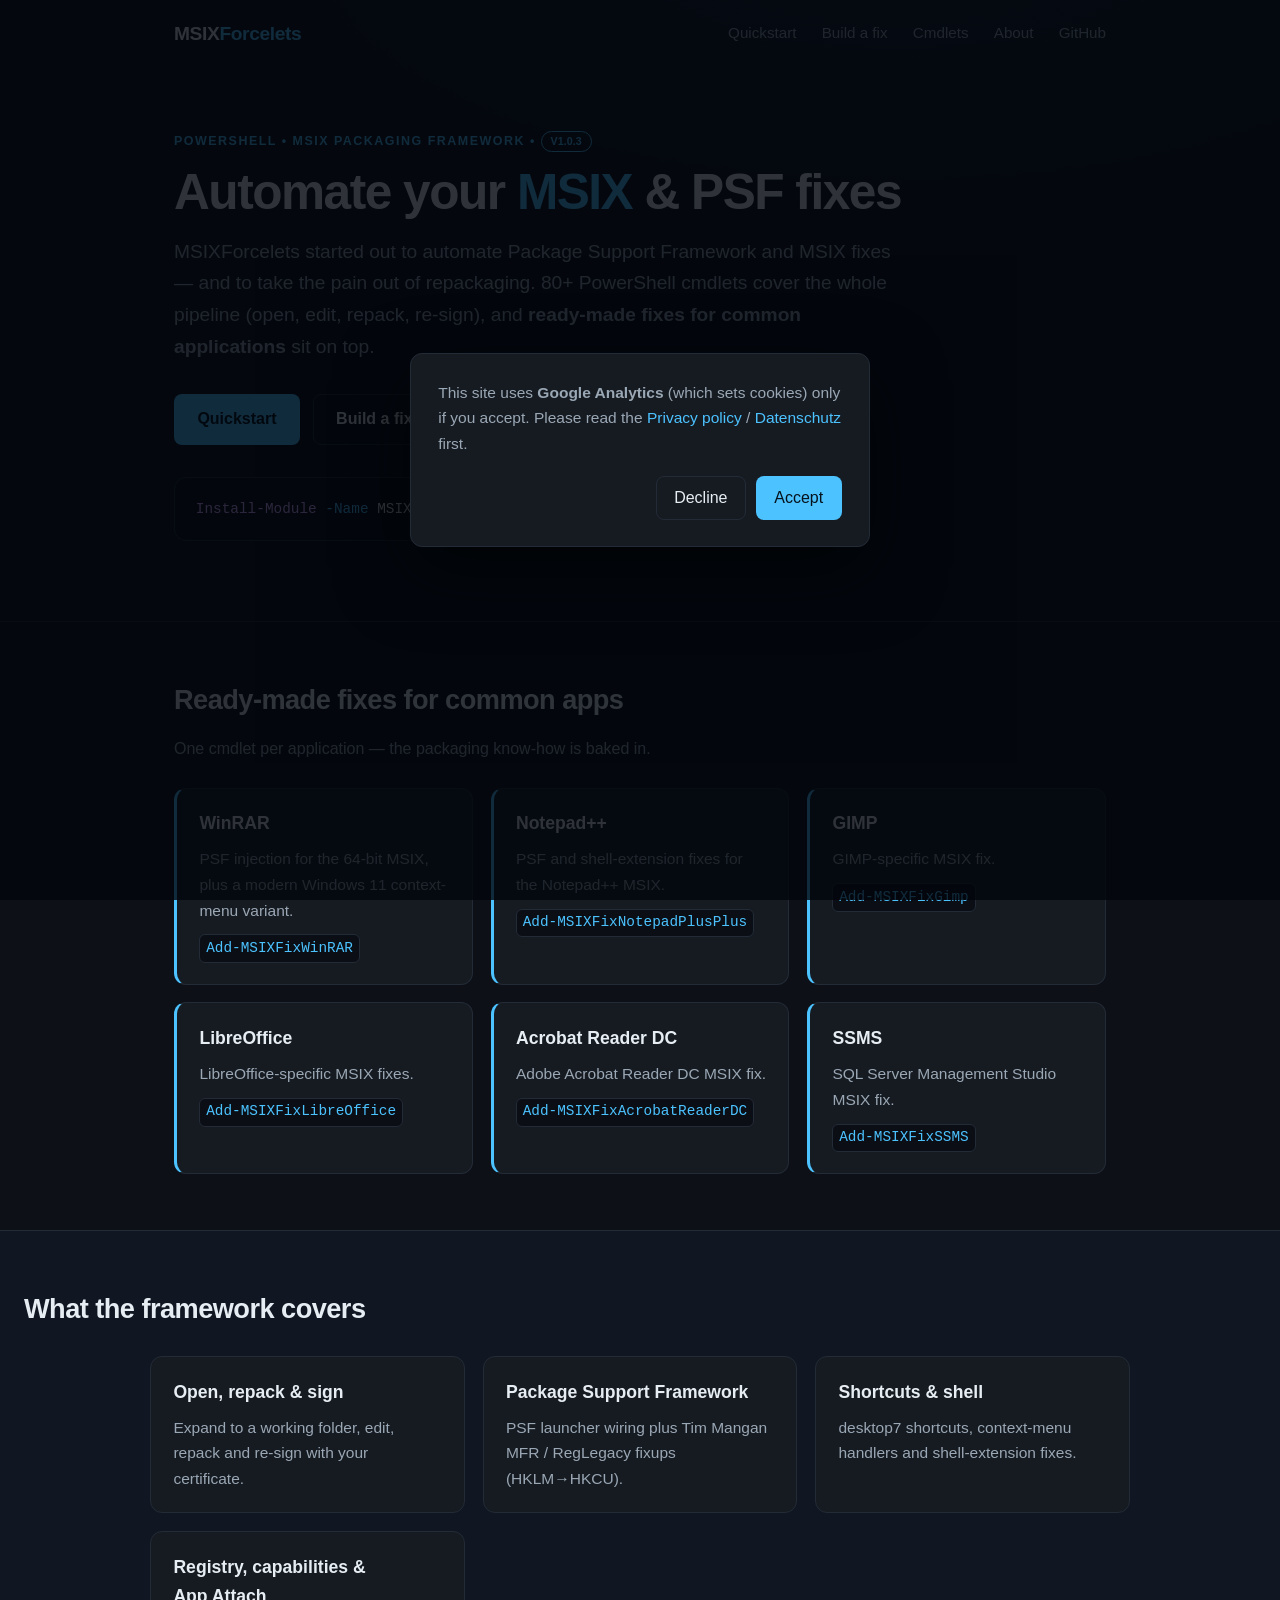
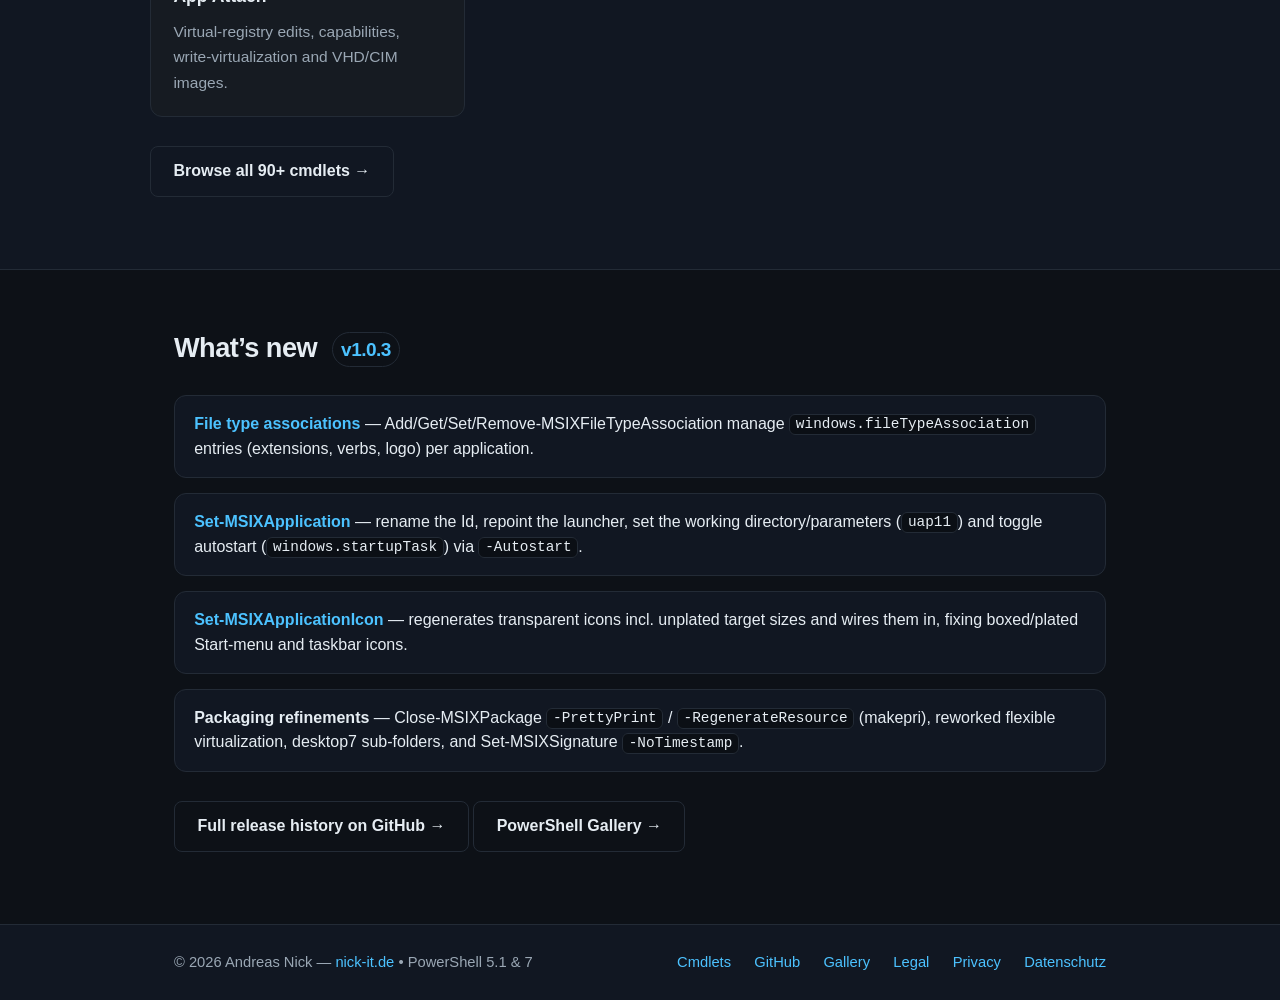
==== web/index.html @ bd74faae "web uodate" ====
<!DOCTYPE html>
<html lang="en">
<head>
  <meta charset="utf-8">
  <meta name="viewport" content="width=device-width, initial-scale=1">
  <title>MSIXForcelets — an MSIX packaging framework for PowerShell with ready-made app fixes</title>
  <meta name="description" content="MSIXForcelets is an open-source PowerShell framework to open, repack, sign and fix MSIX packages. 80+ cmdlets for the Package Support Framework, desktop7 shortcuts, virtual registry and capabilities, plus ready-made fixes for WinRAR, Notepad++, GIMP, LibreOffice, Acrobat Reader DC and SSMS.">
  <meta name="keywords" content="MSIX, PowerShell, MSIX framework, Package Support Framework, PSF, MSIX repackaging, desktop7 shortcut, virtual registry, app packaging, WinRAR MSIX, Notepad++ MSIX, SSMS MSIX, Tim Mangan">
  <meta name="author" content="Andreas Nick">
  <link rel="canonical" href="https://msixforcelets.nick-it.de/">
  <meta name="theme-color" content="#0d1117">

  <meta property="og:type" content="website">
  <meta property="og:title" content="MSIXForcelets — MSIX packaging framework for PowerShell">
  <meta property="og:description" content="Open, repack, sign and fix MSIX packages from PowerShell. 80+ cmdlets and ready-made fixes for common applications.">
  <meta property="og:url" content="https://msixforcelets.nick-it.de/">
  <meta property="og:site_name" content="MSIXForcelets">
  <meta name="twitter:card" content="summary">
  <meta name="twitter:title" content="MSIXForcelets — MSIX packaging framework for PowerShell">
  <meta name="twitter:description" content="Open, repack, sign and fix MSIX packages from PowerShell — with ready-made app fixes.">

  <link rel="icon" type="image/x-icon" href="favicon.ico">
  <link rel="stylesheet" href="style.css">

  <script type="application/ld+json">
  {
    "@context": "https://schema.org",
    "@type": "SoftwareSourceCode",
    "name": "MSIXForcelets",
    "description": "PowerShell framework to open, repack, sign and fix MSIX packages with ready-made application fixes.",
    "codeRepository": "https://github.com/AndreasNick/MSIXForcelets",
    "softwareVersion": "1.0.3",
    "programmingLanguage": "PowerShell",
    "operatingSystem": "Windows",
    "author": { "@type": "Person", "name": "Andreas Nick", "url": "https://www.nick-it.de" }
  }
  </script>
</head>
<body>
  <header class="hero">
    <nav class="nav">
      <a class="brand" href="index.html">MSIX<span class="accent">Forcelets</span></a>
      <div class="nav-links">
        <a href="quickstart.html">Quickstart</a>
        <a href="build-your-own-fix.html">Build a fix</a>
        <a href="cmdlets.html">Cmdlets</a>
        <a href="about.html">About</a>
        <a href="https://github.com/AndreasNick/MSIXForcelets">GitHub</a>
      </div>
    </nav>

    <div class="hero-content">
      <p class="eyebrow">PowerShell &bull; MSIX packaging framework &bull; <a class="version-pill" href="#whats-new">v1.0.3</a></p>
      <h1>Automate your <span class="accent">MSIX</span> &amp; PSF fixes</h1>
      <p class="lead">
        MSIXForcelets started out to automate Package Support Framework and MSIX fixes &mdash; and to
        take the pain out of repackaging. 80+ PowerShell cmdlets cover the whole pipeline (open, edit,
        repack, re-sign), and <strong>ready-made fixes for common applications</strong> sit on top.
      </p>
      <div class="cta">
        <a class="btn btn-primary" href="quickstart.html">Quickstart</a>
        <a class="btn btn-ghost" href="build-your-own-fix.html">Build a fix</a>
        <a class="btn btn-ghost" href="cmdlets.html">Cmdlets</a>
      </div>
      <pre class="hero-code"><code><span class="c-cmd">Install-Module</span> <span class="c-arg">-Name</span> MSIXForcelets</code></pre>
    </div>
  </header>

  <main>
    <section id="fixes" class="section">
      <h2>Ready-made fixes for common apps</h2>
      <p class="section-sub">One cmdlet per application &mdash; the packaging know-how is baked in.</p>
      <div class="grid">
        <article class="card fix"><h3>WinRAR</h3><p>PSF injection for the 64-bit MSIX, plus a modern Windows&nbsp;11 context-menu variant.</p><code><a href="cmdlets.html#add-msixfixwinrar">Add-MSIXFixWinRAR</a></code></article>
        <article class="card fix"><h3>Notepad++</h3><p>PSF and shell-extension fixes for the Notepad++ MSIX.</p><code><a href="cmdlets.html#add-msixfixnotepadplusplus">Add-MSIXFixNotepadPlusPlus</a></code></article>
        <article class="card fix"><h3>GIMP</h3><p>GIMP-specific MSIX fix.</p><code><a href="cmdlets.html#add-msixfixgimp">Add-MSIXFixGimp</a></code></article>
        <article class="card fix"><h3>LibreOffice</h3><p>LibreOffice-specific MSIX fixes.</p><code><a href="cmdlets.html#add-msixfixlibreoffice">Add-MSIXFixLibreOffice</a></code></article>
        <article class="card fix"><h3>Acrobat Reader DC</h3><p>Adobe Acrobat Reader DC MSIX fix.</p><code><a href="cmdlets.html#add-msixfixacrobatreaderdc">Add-MSIXFixAcrobatReaderDC</a></code></article>
        <article class="card fix"><h3>SSMS</h3><p>SQL Server Management Studio MSIX fix.</p><code><a href="cmdlets.html#add-msixfixssms">Add-MSIXFixSSMS</a></code></article>
      </div>
    </section>

    <section class="section section-alt">
      <h2>What the framework covers</h2>
      <div class="grid">
        <article class="card"><h3>Open, repack &amp; sign</h3><p>Expand to a working folder, edit, repack and re-sign with your certificate.</p></article>
        <article class="card"><h3>Package Support Framework</h3><p>PSF launcher wiring plus Tim&nbsp;Mangan MFR / RegLegacy fixups (HKLM&rarr;HKCU).</p></article>
        <article class="card"><h3>Shortcuts &amp; shell</h3><p>desktop7 shortcuts, context-menu handlers and shell-extension fixes.</p></article>
        <article class="card"><h3>Registry, capabilities &amp; App&nbsp;Attach</h3><p>Virtual-registry edits, capabilities, write-virtualization and VHD/CIM images.</p></article>
      </div>
      <p class="more"><a class="btn btn-ghost" href="cmdlets.html">Browse all 90+ cmdlets &rarr;</a></p>
    </section>

    <section id="whats-new" class="section">
      <h2>What&rsquo;s new <span class="version-tag">v1.0.3</span></h2>
      <ul class="changelog">
        <li>
          <strong><a href="cmdlets.html#add-msixfiletypeassociation">File type associations</a></strong>
          &mdash; Add/Get/Set/Remove-MSIXFileTypeAssociation manage <code>windows.fileTypeAssociation</code>
          entries (extensions, verbs, logo) per application.
        </li>
        <li>
          <strong><a href="cmdlets.html#set-msixapplication">Set-MSIXApplication</a></strong>
          &mdash; rename the Id, repoint the launcher, set the working directory/parameters
          (<code>uap11</code>) and toggle autostart (<code>windows.startupTask</code>) via <code>-Autostart</code>.
        </li>
        <li>
          <strong><a href="cmdlets.html#set-msixapplicationicon">Set-MSIXApplicationIcon</a></strong>
          &mdash; regenerates transparent icons incl. unplated target sizes and wires them in,
          fixing boxed/plated Start-menu and taskbar icons.
        </li>
        <li>
          <strong>Packaging refinements</strong> &mdash; Close-MSIXPackage <code>-PrettyPrint</code> /
          <code>-RegenerateResource</code> (makepri), reworked flexible virtualization, desktop7
          sub-folders, and Set-MSIXSignature <code>-NoTimestamp</code>.
        </li>
      </ul>
      <p class="more">
        <a class="btn btn-ghost" href="https://github.com/AndreasNick/MSIXForcelets/releases">Full release history on GitHub &rarr;</a>
        <a class="btn btn-ghost" href="https://www.powershellgallery.com/packages/MSIXForcelets">PowerShell Gallery &rarr;</a>
      </p>
    </section>
  </main>

  <footer class="footer">
    <div class="footer-inner">
      <span>&copy; 2026 Andreas Nick &mdash; <a href="https://www.nick-it.de">nick-it.de</a> &bull; PowerShell 5.1 &amp; 7</span>
      <span class="footer-links">
        <a href="cmdlets.html">Cmdlets</a>
        <a href="https://github.com/AndreasNick/MSIXForcelets">GitHub</a>
        <a href="https://www.powershellgallery.com/packages/MSIXForcelets">Gallery</a>
        <a href="legal.html">Legal</a>
        <a href="privacy.html">Privacy</a>
        <a href="datenschutz.html">Datenschutz</a>
      </span>
    </div>
  </footer>
  <script defer src="consent.js"></script>
</body>
</html>
---- web/style.css ----
/* MSIXForcelets - dark theme, static, no build step */
:root {
  --bg:        #0d1117;
  --bg-alt:    #111722;
  --surface:   #161b22;
  --border:    #232b36;
  --text:      #e6edf3;
  --muted:     #9aa7b4;
  --accent:    #4cc2ff;
  --accent-2:  #2ea043;
  --code-bg:   #0b0f15;
  --radius:    12px;
  --maxw:      980px;
}

* { box-sizing: border-box; }

html { scroll-behavior: smooth; }

body {
  margin: 0;
  background: var(--bg);
  color: var(--text);
  font: 16px/1.65 -apple-system, BlinkMacSystemFont, "Segoe UI", Roboto, Helvetica, Arial, sans-serif;
  -webkit-font-smoothing: antialiased;
}

a { color: var(--accent); text-decoration: none; }
a:hover { text-decoration: underline; }

.accent { color: var(--accent); }

code, pre {
  font-family: "Cascadia Code", "SFMono-Regular", Consolas, "Liberation Mono", Menlo, monospace;
}

code {
  background: var(--code-bg);
  border: 1px solid var(--border);
  border-radius: 6px;
  padding: 0.1em 0.4em;
  font-size: 0.9em;
}

pre {
  background: var(--code-bg);
  border: 1px solid var(--border);
  border-radius: var(--radius);
  padding: 1.1rem 1.3rem;
  overflow-x: auto;
}
pre code { background: none; border: none; padding: 0; }

/* PowerShell-ish syntax tint */
.c-cmd { color: #d2a8ff; }
.c-arg { color: var(--accent); }
.c-str { color: #7ee787; }
.c-var { color: #ffa657; }
.c-cmt { color: #6e7681; font-style: italic; }

/* --- Header / hero --- */
.hero {
  background: radial-gradient(1200px 500px at 70% -10%, #14202e 0%, var(--bg) 60%);
  border-bottom: 1px solid var(--border);
}

.nav {
  max-width: var(--maxw);
  margin: 0 auto;
  padding: 1.1rem 1.5rem;
  display: flex;
  align-items: center;
  justify-content: space-between;
}
.brand { font-weight: 700; font-size: 1.2rem; letter-spacing: -0.02em; }
.nav-links a { color: var(--muted); margin-left: 1.3rem; font-size: 0.95rem; }
.nav-links a:hover { color: var(--text); text-decoration: none; }

.hero-content {
  max-width: var(--maxw);
  margin: 0 auto;
  padding: 4rem 1.5rem 4.5rem;
}
.hero-content h1 {
  font-size: clamp(2rem, 5vw, 3.1rem);
  line-height: 1.1;
  letter-spacing: -0.03em;
  margin: 0 0 1rem;
}
.lead { font-size: 1.2rem; color: var(--muted); max-width: 720px; margin: 0 0 2rem; }

.cta { display: flex; gap: 0.8rem; flex-wrap: wrap; margin-bottom: 2rem; }
.btn {
  display: inline-block;
  padding: 0.7rem 1.4rem;
  border-radius: 8px;
  font-weight: 600;
  border: 1px solid transparent;
  background: transparent;   /* override native <button> background */
  cursor: pointer;
}
.btn:hover { text-decoration: none; }
.btn-primary { background: var(--accent); color: #06121c; }
.btn-primary:hover { background: #71cdff; }
.btn-ghost { border-color: var(--border); color: var(--text); }
.btn-ghost:hover { border-color: var(--accent); }

.hero-code { display: inline-block; margin: 0; }

/* --- Sections --- */
.section { max-width: var(--maxw); margin: 0 auto; padding: 3.5rem 1.5rem; }
.section-alt { background: var(--bg-alt); max-width: none; border-block: 1px solid var(--border); }
.section-alt > * { max-width: var(--maxw); margin-inline: auto; }
.section h2 { font-size: 1.7rem; letter-spacing: -0.02em; margin: 0 0 1.5rem; }

.grid {
  display: grid;
  grid-template-columns: repeat(auto-fit, minmax(260px, 1fr));
  gap: 1.1rem;
}
.card {
  background: var(--surface);
  border: 1px solid var(--border);
  border-radius: var(--radius);
  padding: 1.3rem 1.4rem;
}
.card h3 { margin: 0 0 0.5rem; font-size: 1.1rem; }
.card p { margin: 0; color: var(--muted); font-size: 0.97rem; }

/* --- Footer --- */
.footer { border-top: 1px solid var(--border); background: var(--bg-alt); }
.footer-inner {
  max-width: var(--maxw);
  margin: 0 auto;
  padding: 1.6rem 1.5rem;
  display: flex;
  justify-content: space-between;
  flex-wrap: wrap;
  gap: 0.6rem;
  color: var(--muted);
  font-size: 0.92rem;
}
.footer-links a { margin-left: 1.2rem; }

/* --- additions: brand link, hero extras, quickstart, fixes, cmdlet ref --- */
a.brand { color: var(--text); text-decoration: none; }
a.brand:hover { text-decoration: none; }

.eyebrow {
  text-transform: uppercase;
  letter-spacing: 0.12em;
  font-size: 0.78rem;
  color: var(--accent);
  margin: 0 0 0.8rem;
  font-weight: 600;
}

.hero-slim .hero-content { padding: 2.6rem 1.5rem 2.8rem; }
.hero-slim .hero-content h1 { font-size: clamp(1.8rem, 4vw, 2.4rem); }

.section-sub { color: var(--muted); margin: -0.7rem 0 1.6rem; }
.more { margin-top: 1.8rem; }

/* Quickstart steps */
.steps { list-style: none; counter-reset: step; padding: 0; margin: 0; display: grid; gap: 1.4rem; }
.steps > li {
  counter-increment: step;
  position: relative;
  padding-left: 3rem;
}
.steps > li::before {
  content: counter(step);
  position: absolute;
  left: 0; top: 0;
  width: 2rem; height: 2rem;
  border-radius: 50%;
  background: var(--accent);
  color: #06121c;
  font-weight: 700;
  display: grid;
  place-items: center;
}
.steps > li h3 { margin: 0.1rem 0 0.6rem; font-size: 1.1rem; }
.steps > li p { color: var(--muted); margin: 0 0 0.7rem; }
.steps pre { margin: 0; }

/* Fix cards */
.card.fix { border-left: 3px solid var(--accent); }
.card.fix code { display: inline-block; margin-top: 0.7rem; background: var(--code-bg); }
.card.fix code a { color: var(--accent); }

/* Cmdlet reference */
.toc {
  display: flex;
  flex-wrap: wrap;
  gap: 0.5rem 0.8rem;
  margin-bottom: 2.5rem;
  padding-bottom: 1.5rem;
  border-bottom: 1px solid var(--border);
}
.toc a {
  font-size: 0.9rem;
  color: var(--muted);
  border: 1px solid var(--border);
  border-radius: 999px;
  padding: 0.3rem 0.8rem;
}
.toc a:hover { color: var(--text); border-color: var(--accent); text-decoration: none; }

.cat { margin-bottom: 2.8rem; }
.cat h2 { scroll-margin-top: 1rem; }

.card.cmd { padding: 1rem 1.1rem; }
.card.cmd h3 { margin: 0 0 0.35rem; font-size: 0.98rem; font-family: "Cascadia Code", Consolas, monospace; }
.card.cmd h3 a { color: var(--accent); }
.card.cmd p { font-size: 0.9rem; }
.card.cmd:target { border-color: var(--accent); box-shadow: 0 0 0 1px var(--accent); }

.muted { color: var(--muted); }

/* About / author */
.author { display: flex; gap: 1.3rem; align-items: center; margin-bottom: 2rem; flex-wrap: wrap; }
.avatar {
  width: 84px; height: 84px; border-radius: 50%;
  background: linear-gradient(135deg, var(--accent) 0%, #2b6cb0 100%);
  color: #06121c; font-weight: 700; font-size: 1.8rem;
  display: grid; place-items: center;
  flex: 0 0 auto;
  border: 1px solid var(--border);
  object-fit: cover;
}
.author-meta h2 { margin: 0 0 0.2rem; }
.author-meta p { margin: 0; color: var(--muted); }
.prose { max-width: 760px; }
.prose p { margin: 0 0 1.1rem; }
.prose a { color: var(--accent); }
.legal { max-width: 820px; }
.legal h3 { margin-top: 1.6rem; font-size: 1.05rem; }
.legal p { color: var(--muted); }
.legal hr { border: none; border-top: 1px solid var(--border); margin: 2.5rem 0; }

/* Buttons keep their own text colour even inside .prose (which tints links). */
.prose a.btn-primary { color: #06121c; }
.prose a.btn-ghost { color: var(--text); }

/* Cookie consent banner */
.cookie-banner {
  position: fixed;
  left: 1rem; right: 1rem; bottom: 1rem;
  max-width: var(--maxw);
  margin: 0 auto;
  background: var(--surface);
  border: 1px solid var(--border);
  border-radius: var(--radius);
  box-shadow: 0 10px 40px rgba(0,0,0,0.5);
  padding: 1rem 1.2rem;
  display: flex;
  gap: 1rem;
  align-items: center;
  justify-content: space-between;
  flex-wrap: wrap;
  z-index: 1000;
}
.cookie-text { margin: 0; color: var(--muted); font-size: 0.92rem; flex: 1 1 320px; }
.cookie-text a { color: var(--accent); }
.cookie-actions { display: flex; gap: 0.6rem; flex: 0 0 auto; }
.cookie-actions .btn { padding: 0.5rem 1.1rem; cursor: pointer; font: inherit; }

/* Blocking consent modal (content pages); legal pages use the bottom banner instead */
.consent-modal {
  position: fixed;
  top: 0; right: 0; bottom: 0; left: 0;
  background: rgba(2, 6, 12, 0.80);
  display: grid;
  place-items: center;
  padding: 1.5rem;
  z-index: 2000;
}
.consent-box {
  background: var(--surface);
  border: 1px solid var(--border);
  border-radius: var(--radius);
  box-shadow: 0 24px 70px rgba(0, 0, 0, 0.6);
  padding: 1.6rem 1.7rem;
  max-width: 460px;
  width: 100%;
}
.consent-box .cookie-text { margin: 0 0 1.2rem; font-size: 0.97rem; }
.consent-box .cookie-actions { justify-content: flex-end; }
html.consent-locked, html.consent-locked body { overflow: hidden; }

.version-pill {
  display: inline-block;
  padding: 0.05rem 0.55rem;
  border: 1px solid var(--accent);
  border-radius: 999px;
  color: var(--accent);
  font-size: 0.85em;
  font-weight: 600;
  letter-spacing: 0.01em;
  text-decoration: none;
  transition: background-color 0.15s ease, color 0.15s ease;
}
.version-pill:hover {
  background: var(--accent);
  color: #06121c;
}
.version-tag {
  display: inline-block;
  margin-left: 0.5rem;
  padding: 0.05rem 0.5rem;
  border: 1px solid var(--border);
  border-radius: 999px;
  color: var(--accent);
  font-size: 0.7em;
  font-weight: 600;
  vertical-align: middle;
}
.changelog {
  list-style: none;
  padding: 0;
  margin: 0 0 1.5rem;
  display: grid;
  gap: 0.9rem;
}
.changelog li {
  padding: 1rem 1.2rem;
  background: var(--bg-alt);
  border: 1px solid var(--border);
  border-radius: var(--radius);
  line-height: 1.55;
}
.changelog li strong a { color: var(--accent); }
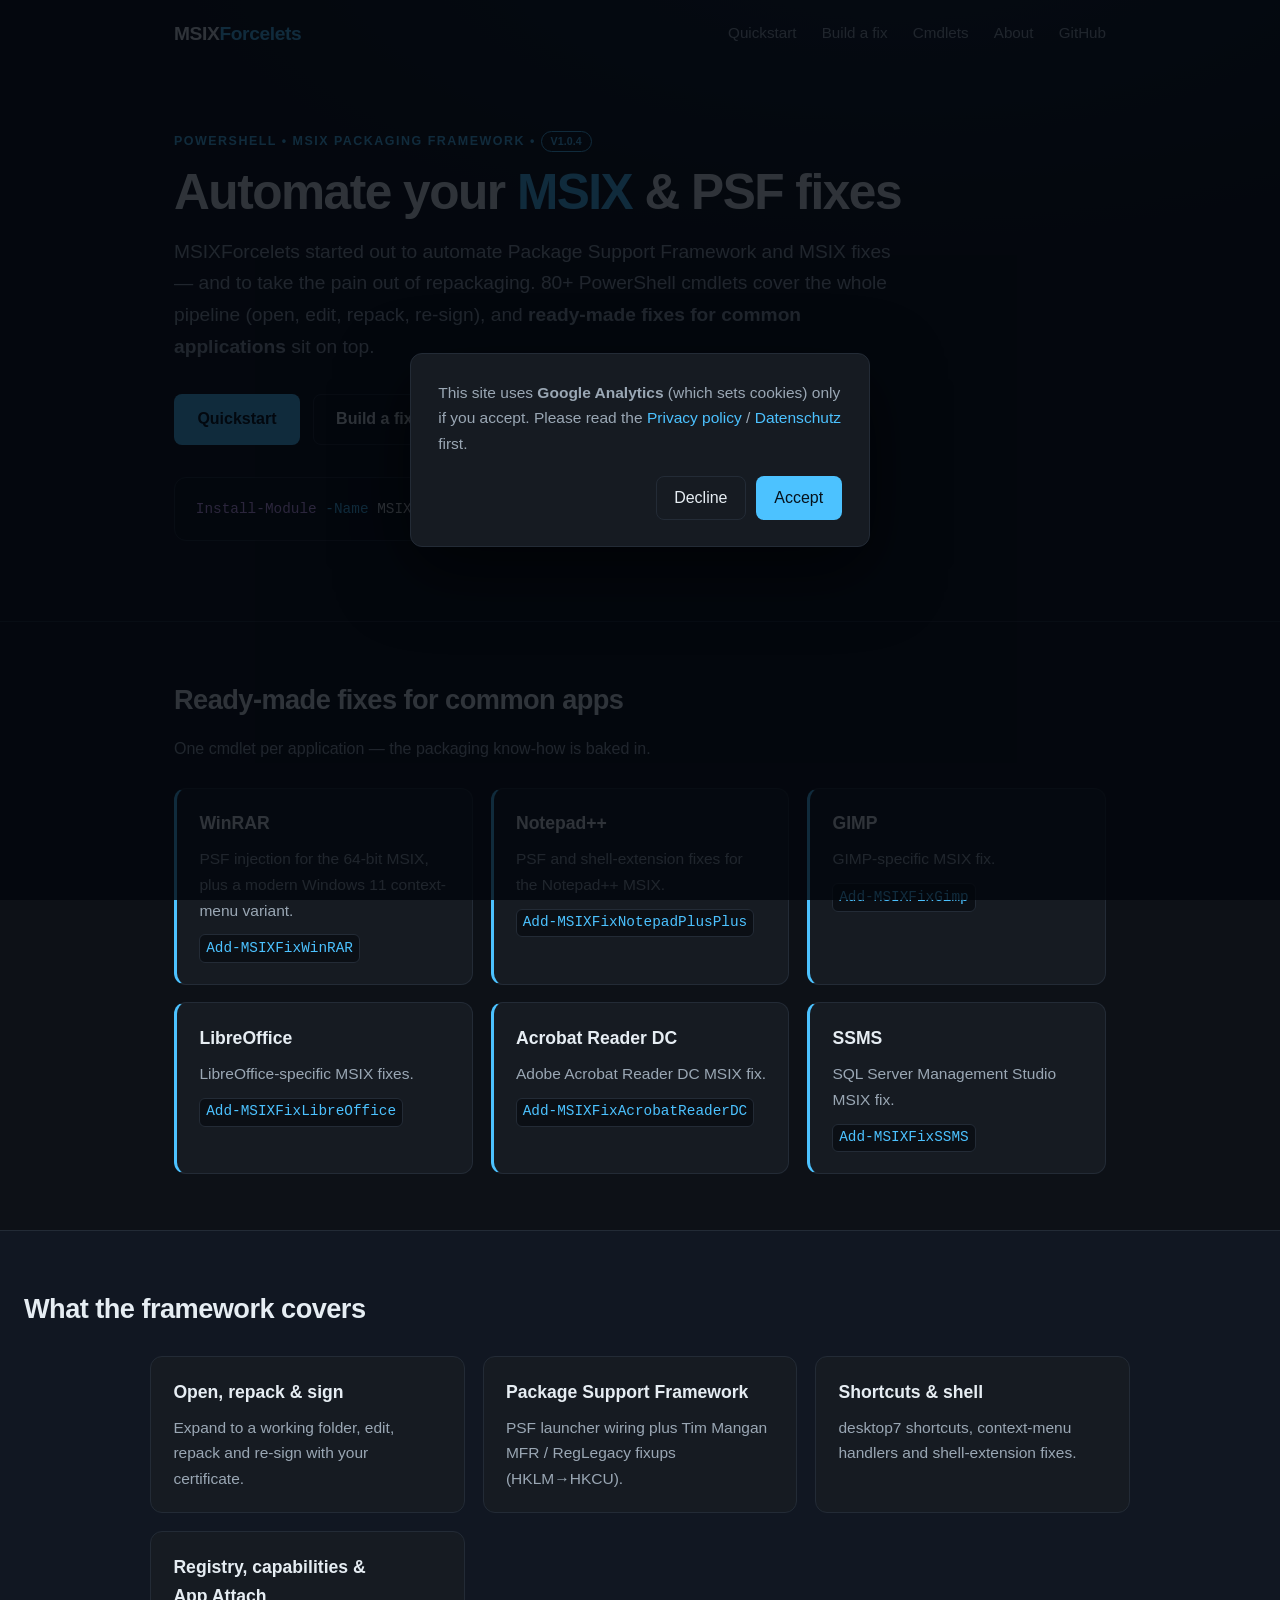
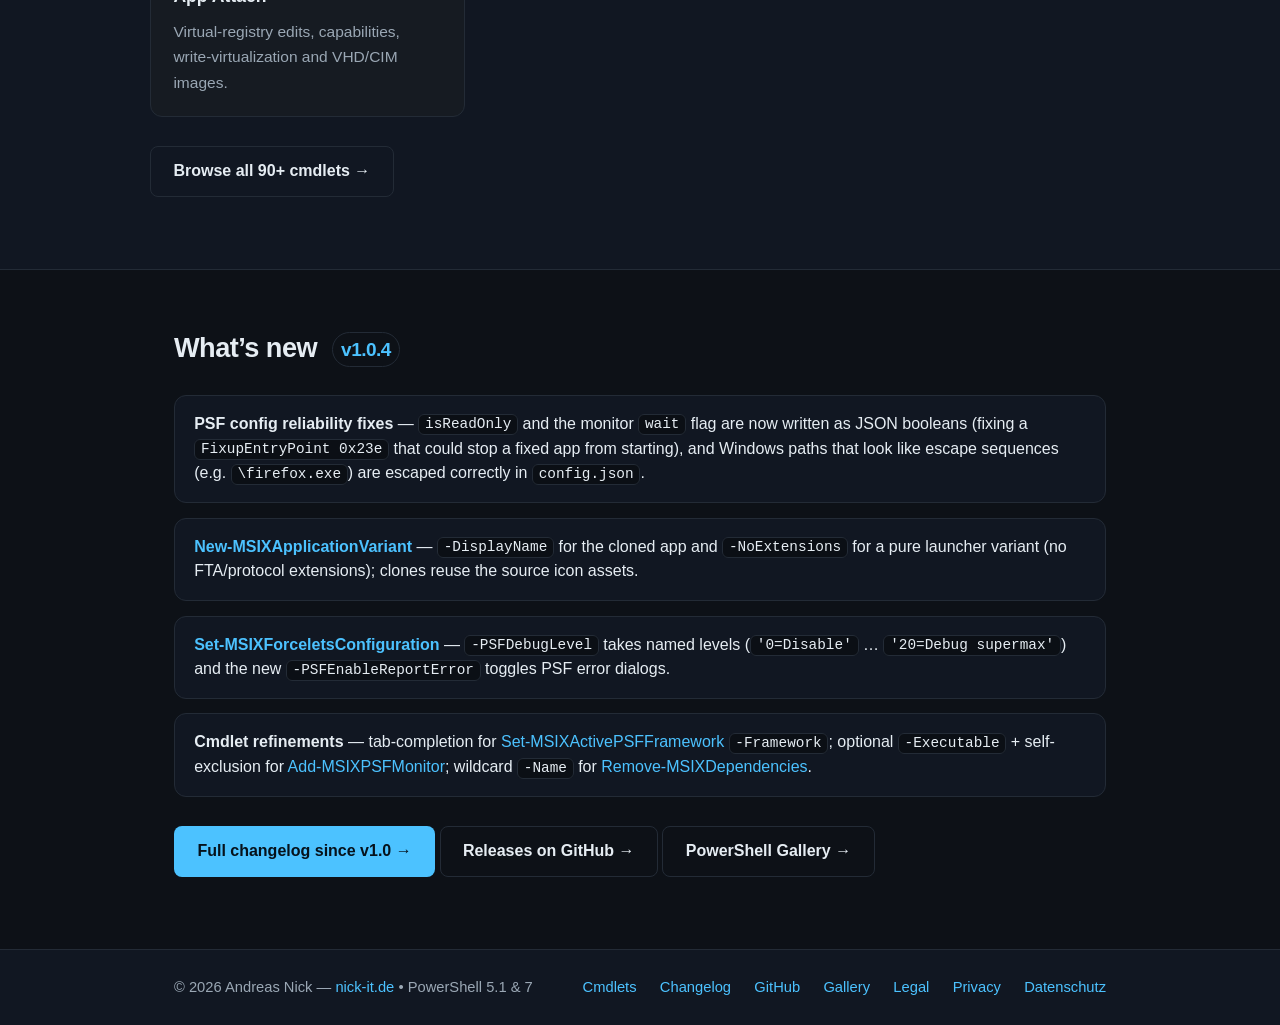
==== commit 64056aa0: "change web" ====
--- a/web/index.html
+++ b/web/index.html
@@ -29,7 +29,7 @@
     "name": "MSIXForcelets",
     "description": "PowerShell framework to open, repack, sign and fix MSIX packages with ready-made application fixes.",
     "codeRepository": "https://github.com/AndreasNick/MSIXForcelets",
-    "softwareVersion": "1.0.3",
+    "softwareVersion": "1.0.4",
     "programmingLanguage": "PowerShell",
     "operatingSystem": "Windows",
     "author": { "@type": "Person", "name": "Andreas Nick", "url": "https://www.nick-it.de" }
@@ -50,7 +50,7 @@
     </nav>
 
     <div class="hero-content">
-      <p class="eyebrow">PowerShell &bull; MSIX packaging framework &bull; <a class="version-pill" href="#whats-new">v1.0.3</a></p>
+      <p class="eyebrow">PowerShell &bull; MSIX packaging framework &bull; <a class="version-pill" href="#whats-new">v1.0.4</a></p>
       <h1>Automate your <span class="accent">MSIX</span> &amp; PSF fixes</h1>
       <p class="lead">
         MSIXForcelets started out to automate Package Support Framework and MSIX fixes &mdash; and to
@@ -92,31 +92,35 @@
     </section>
 
     <section id="whats-new" class="section">
-      <h2>What&rsquo;s new <span class="version-tag">v1.0.3</span></h2>
+      <h2>What&rsquo;s new <span class="version-tag">v1.0.4</span></h2>
       <ul class="changelog">
         <li>
-          <strong><a href="cmdlets.html#add-msixfiletypeassociation">File type associations</a></strong>
-          &mdash; Add/Get/Set/Remove-MSIXFileTypeAssociation manage <code>windows.fileTypeAssociation</code>
-          entries (extensions, verbs, logo) per application.
+          <strong>PSF config reliability fixes</strong> &mdash; <code>isReadOnly</code> and the monitor
+          <code>wait</code> flag are now written as JSON booleans (fixing a <code>FixupEntryPoint 0x23e</code>
+          that could stop a fixed app from starting), and Windows paths that look like escape sequences
+          (e.g. <code>\firefox.exe</code>) are escaped correctly in <code>config.json</code>.
         </li>
         <li>
-          <strong><a href="cmdlets.html#set-msixapplication">Set-MSIXApplication</a></strong>
-          &mdash; rename the Id, repoint the launcher, set the working directory/parameters
-          (<code>uap11</code>) and toggle autostart (<code>windows.startupTask</code>) via <code>-Autostart</code>.
+          <strong><a href="cmdlets.html#new-msixapplicationvariant">New-MSIXApplicationVariant</a></strong>
+          &mdash; <code>-DisplayName</code> for the cloned app and <code>-NoExtensions</code> for a pure
+          launcher variant (no FTA/protocol extensions); clones reuse the source icon assets.
         </li>
         <li>
-          <strong><a href="cmdlets.html#set-msixapplicationicon">Set-MSIXApplicationIcon</a></strong>
-          &mdash; regenerates transparent icons incl. unplated target sizes and wires them in,
-          fixing boxed/plated Start-menu and taskbar icons.
+          <strong><a href="cmdlets.html#set-msixforceletsconfiguration">Set-MSIXForceletsConfiguration</a></strong>
+          &mdash; <code>-PSFDebugLevel</code> takes named levels (<code>'0=Disable'</code> &hellip;
+          <code>'20=Debug supermax'</code>) and the new <code>-PSFEnableReportError</code> toggles PSF error dialogs.
         </li>
         <li>
-          <strong>Packaging refinements</strong> &mdash; Close-MSIXPackage <code>-PrettyPrint</code> /
-          <code>-RegenerateResource</code> (makepri), reworked flexible virtualization, desktop7
-          sub-folders, and Set-MSIXSignature <code>-NoTimestamp</code>.
+          <strong>Cmdlet refinements</strong> &mdash; tab-completion for
+          <a href="cmdlets.html#set-msixactivepsfframework">Set-MSIXActivePSFFramework</a> <code>-Framework</code>;
+          optional <code>-Executable</code> + self-exclusion for
+          <a href="cmdlets.html#add-msixpsfmonitor">Add-MSIXPSFMonitor</a>; wildcard <code>-Name</code> for
+          <a href="cmdlets.html#remove-msixdependencies">Remove-MSIXDependencies</a>.
         </li>
       </ul>
       <p class="more">
-        <a class="btn btn-ghost" href="https://github.com/AndreasNick/MSIXForcelets/releases">Full release history on GitHub &rarr;</a>
+        <a class="btn btn-primary" href="changelog.html">Full changelog since v1.0 &rarr;</a>
+        <a class="btn btn-ghost" href="https://github.com/AndreasNick/MSIXForcelets/releases">Releases on GitHub &rarr;</a>
         <a class="btn btn-ghost" href="https://www.powershellgallery.com/packages/MSIXForcelets">PowerShell Gallery &rarr;</a>
       </p>
     </section>
@@ -127,6 +131,7 @@
       <span>&copy; 2026 Andreas Nick &mdash; <a href="https://www.nick-it.de">nick-it.de</a> &bull; PowerShell 5.1 &amp; 7</span>
       <span class="footer-links">
         <a href="cmdlets.html">Cmdlets</a>
+        <a href="changelog.html">Changelog</a>
         <a href="https://github.com/AndreasNick/MSIXForcelets">GitHub</a>
         <a href="https://www.powershellgallery.com/packages/MSIXForcelets">Gallery</a>
         <a href="legal.html">Legal</a>
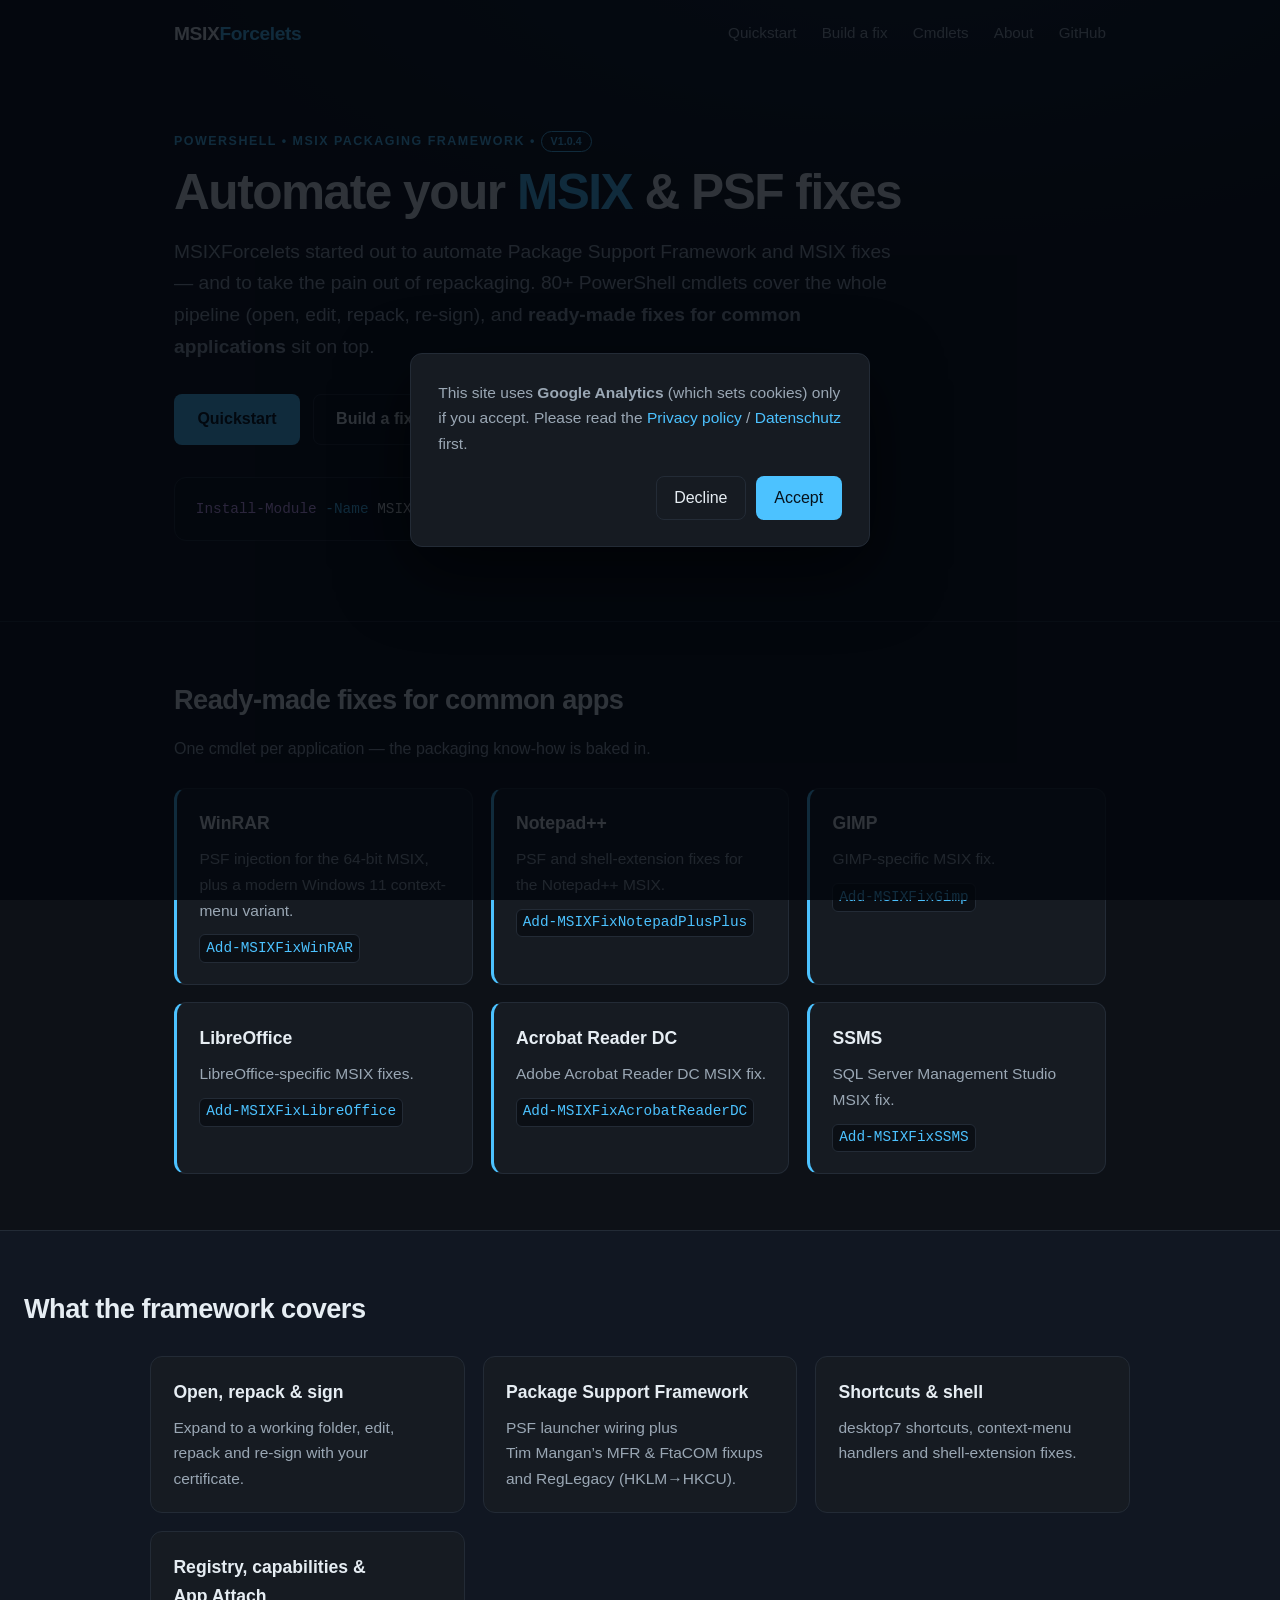
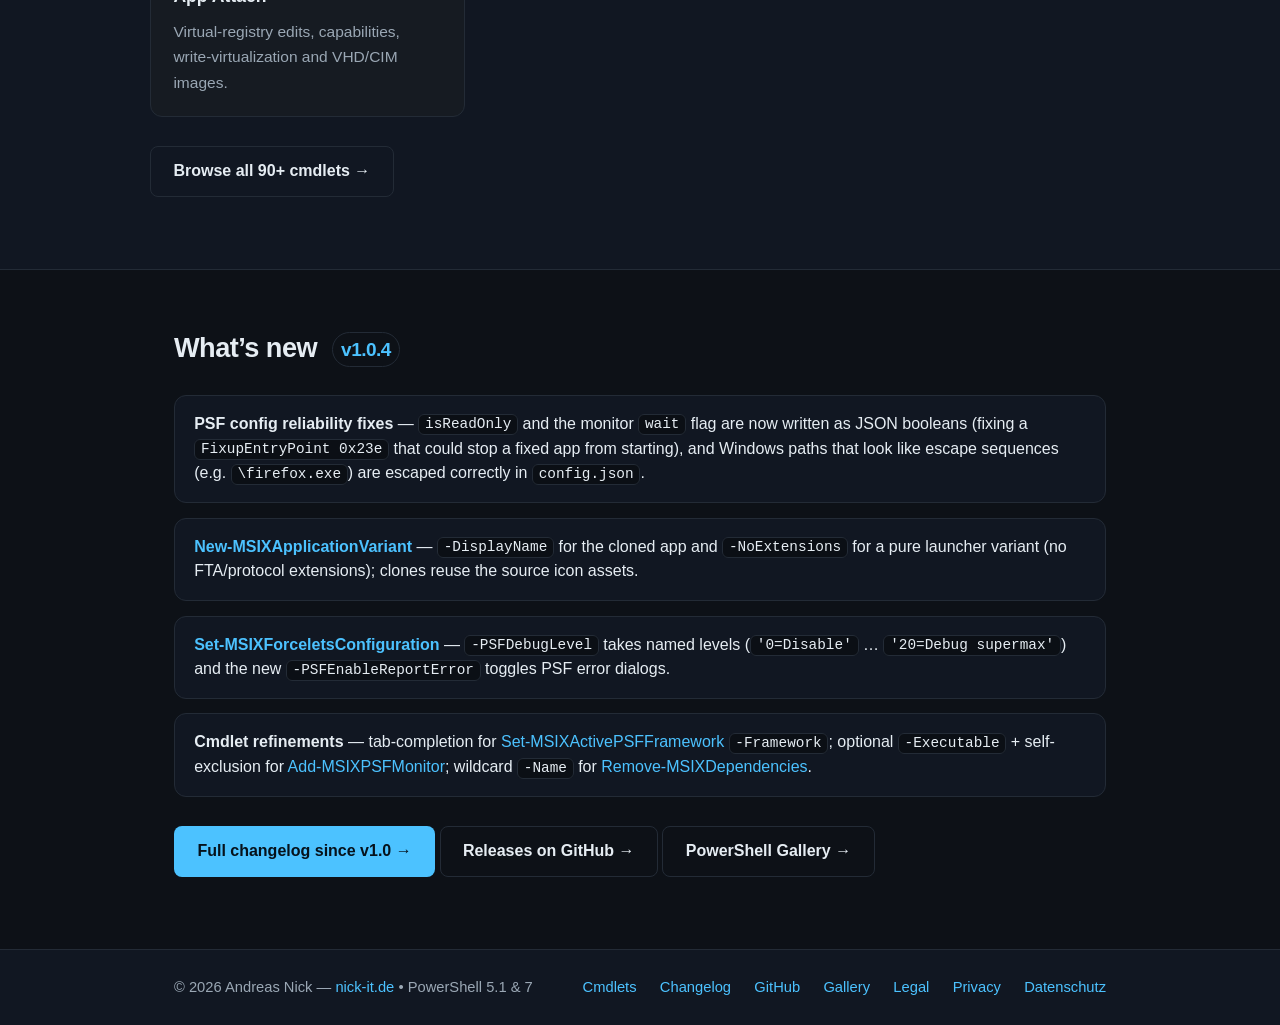
==== commit 3fc9634d: "bugfix HKLM2HKCU fix" ====
--- a/web/index.html
+++ b/web/index.html
@@ -84,7 +84,7 @@
       <h2>What the framework covers</h2>
       <div class="grid">
         <article class="card"><h3>Open, repack &amp; sign</h3><p>Expand to a working folder, edit, repack and re-sign with your certificate.</p></article>
-        <article class="card"><h3>Package Support Framework</h3><p>PSF launcher wiring plus Tim&nbsp;Mangan MFR / RegLegacy fixups (HKLM&rarr;HKCU).</p></article>
+        <article class="card"><h3>Package Support Framework</h3><p>PSF launcher wiring plus Tim&nbsp;Mangan&rsquo;s MFR &amp; FtaCOM fixups and RegLegacy (HKLM&rarr;HKCU).</p></article>
         <article class="card"><h3>Shortcuts &amp; shell</h3><p>desktop7 shortcuts, context-menu handlers and shell-extension fixes.</p></article>
         <article class="card"><h3>Registry, capabilities &amp; App&nbsp;Attach</h3><p>Virtual-registry edits, capabilities, write-virtualization and VHD/CIM images.</p></article>
       </div>
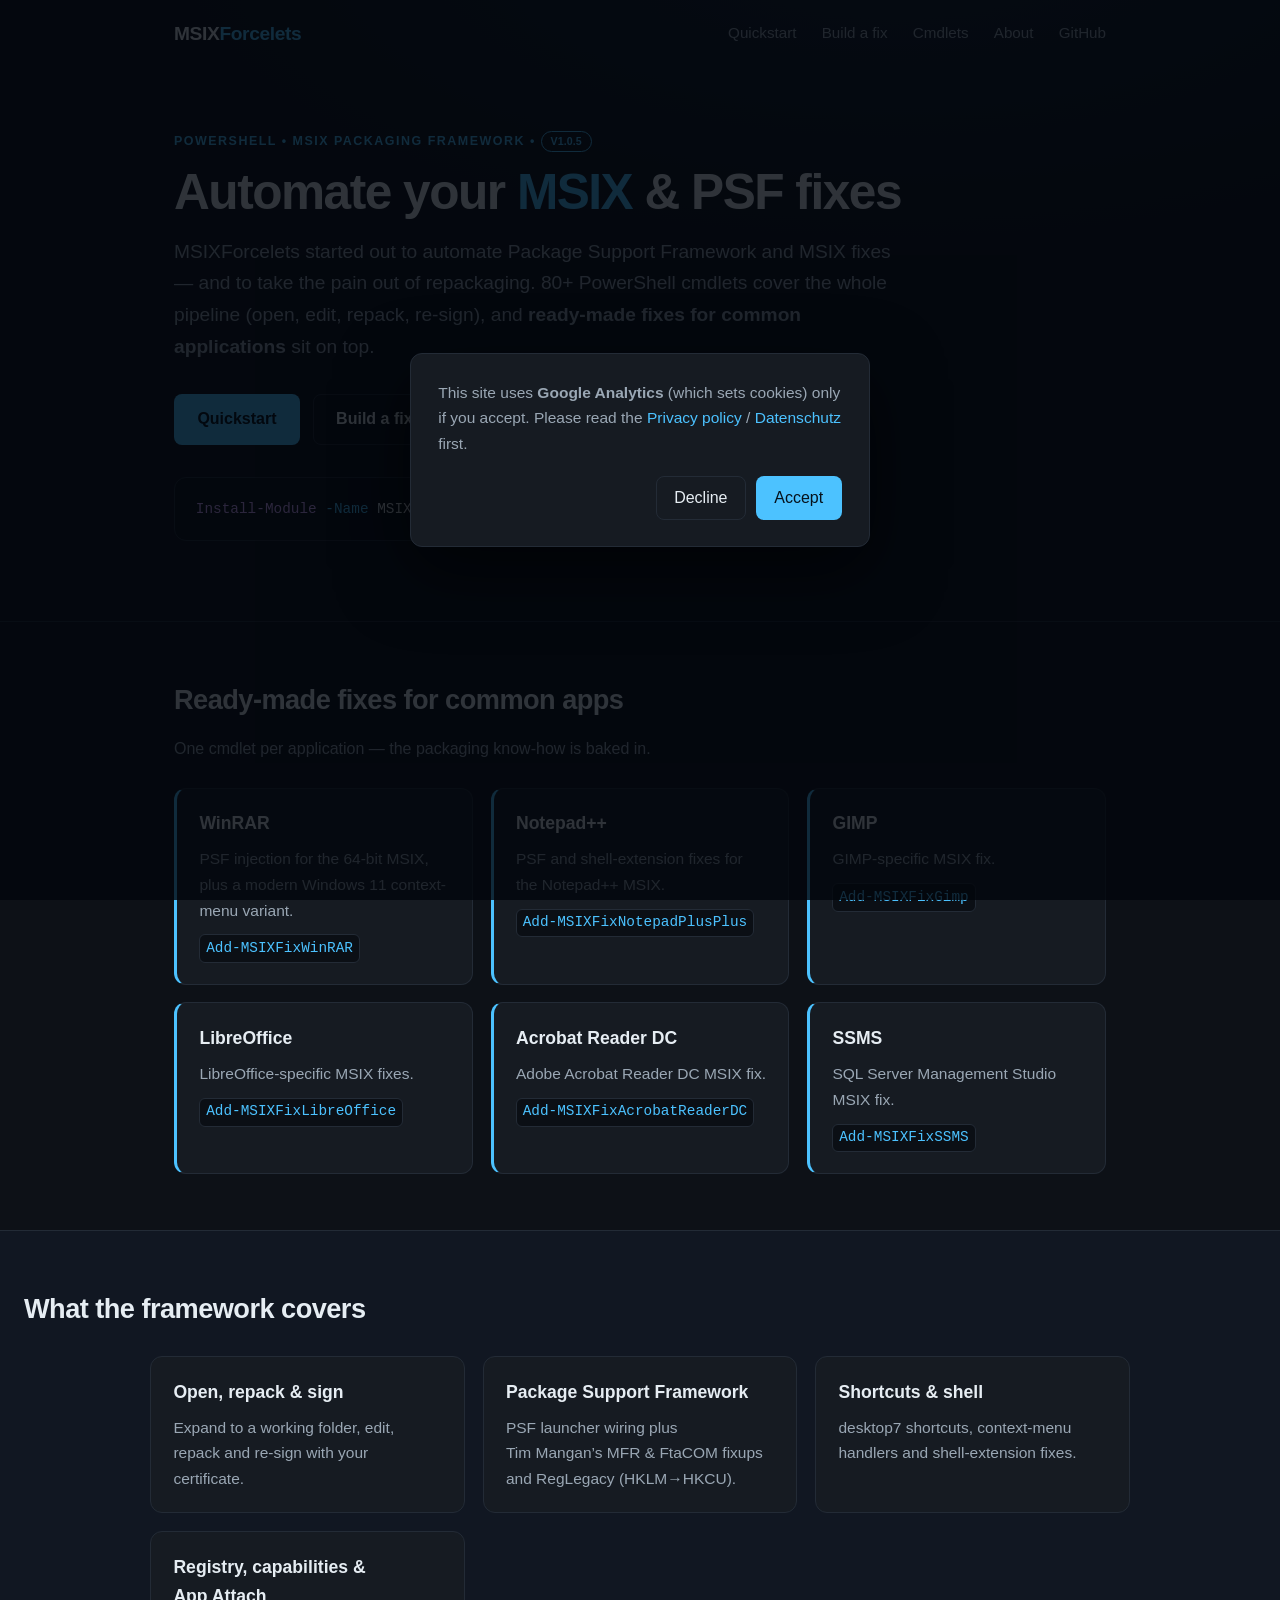
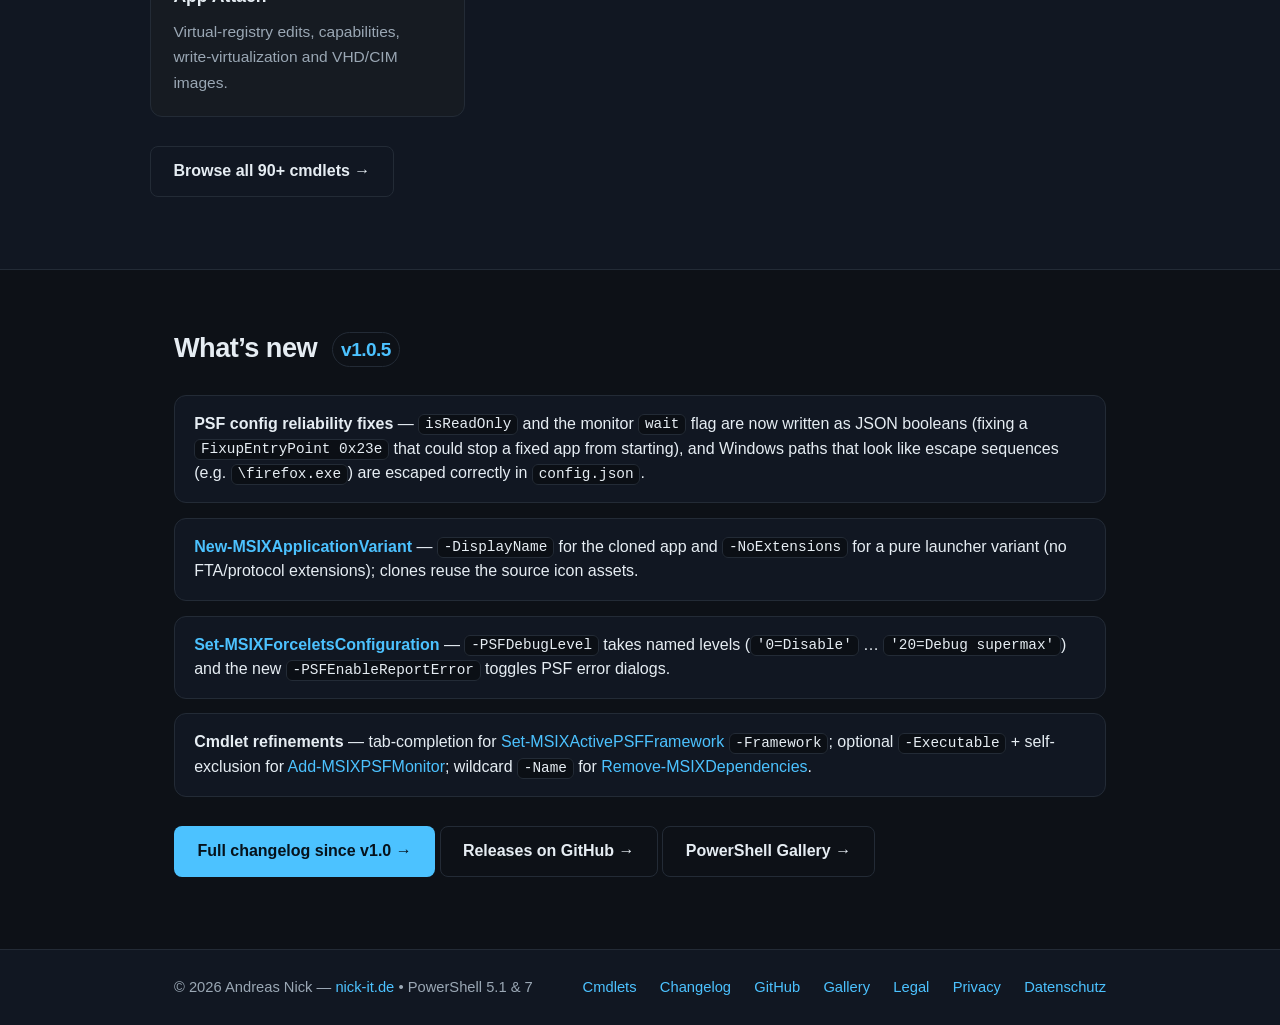
==== commit f5bced32: "bugfixes, web" ====
--- a/web/index.html
+++ b/web/index.html
@@ -29,7 +29,7 @@
     "name": "MSIXForcelets",
     "description": "PowerShell framework to open, repack, sign and fix MSIX packages with ready-made application fixes.",
     "codeRepository": "https://github.com/AndreasNick/MSIXForcelets",
-    "softwareVersion": "1.0.4",
+    "softwareVersion": "1.0.5",
     "programmingLanguage": "PowerShell",
     "operatingSystem": "Windows",
     "author": { "@type": "Person", "name": "Andreas Nick", "url": "https://www.nick-it.de" }
@@ -50,7 +50,7 @@
     </nav>
 
     <div class="hero-content">
-      <p class="eyebrow">PowerShell &bull; MSIX packaging framework &bull; <a class="version-pill" href="#whats-new">v1.0.4</a></p>
+      <p class="eyebrow">PowerShell &bull; MSIX packaging framework &bull; <a class="version-pill" href="#whats-new">v1.0.5</a></p>
       <h1>Automate your <span class="accent">MSIX</span> &amp; PSF fixes</h1>
       <p class="lead">
         MSIXForcelets started out to automate Package Support Framework and MSIX fixes &mdash; and to
@@ -92,7 +92,7 @@
     </section>
 
     <section id="whats-new" class="section">
-      <h2>What&rsquo;s new <span class="version-tag">v1.0.4</span></h2>
+      <h2>What&rsquo;s new <span class="version-tag">v1.0.5</span></h2>
       <ul class="changelog">
         <li>
           <strong>PSF config reliability fixes</strong> &mdash; <code>isReadOnly</code> and the monitor
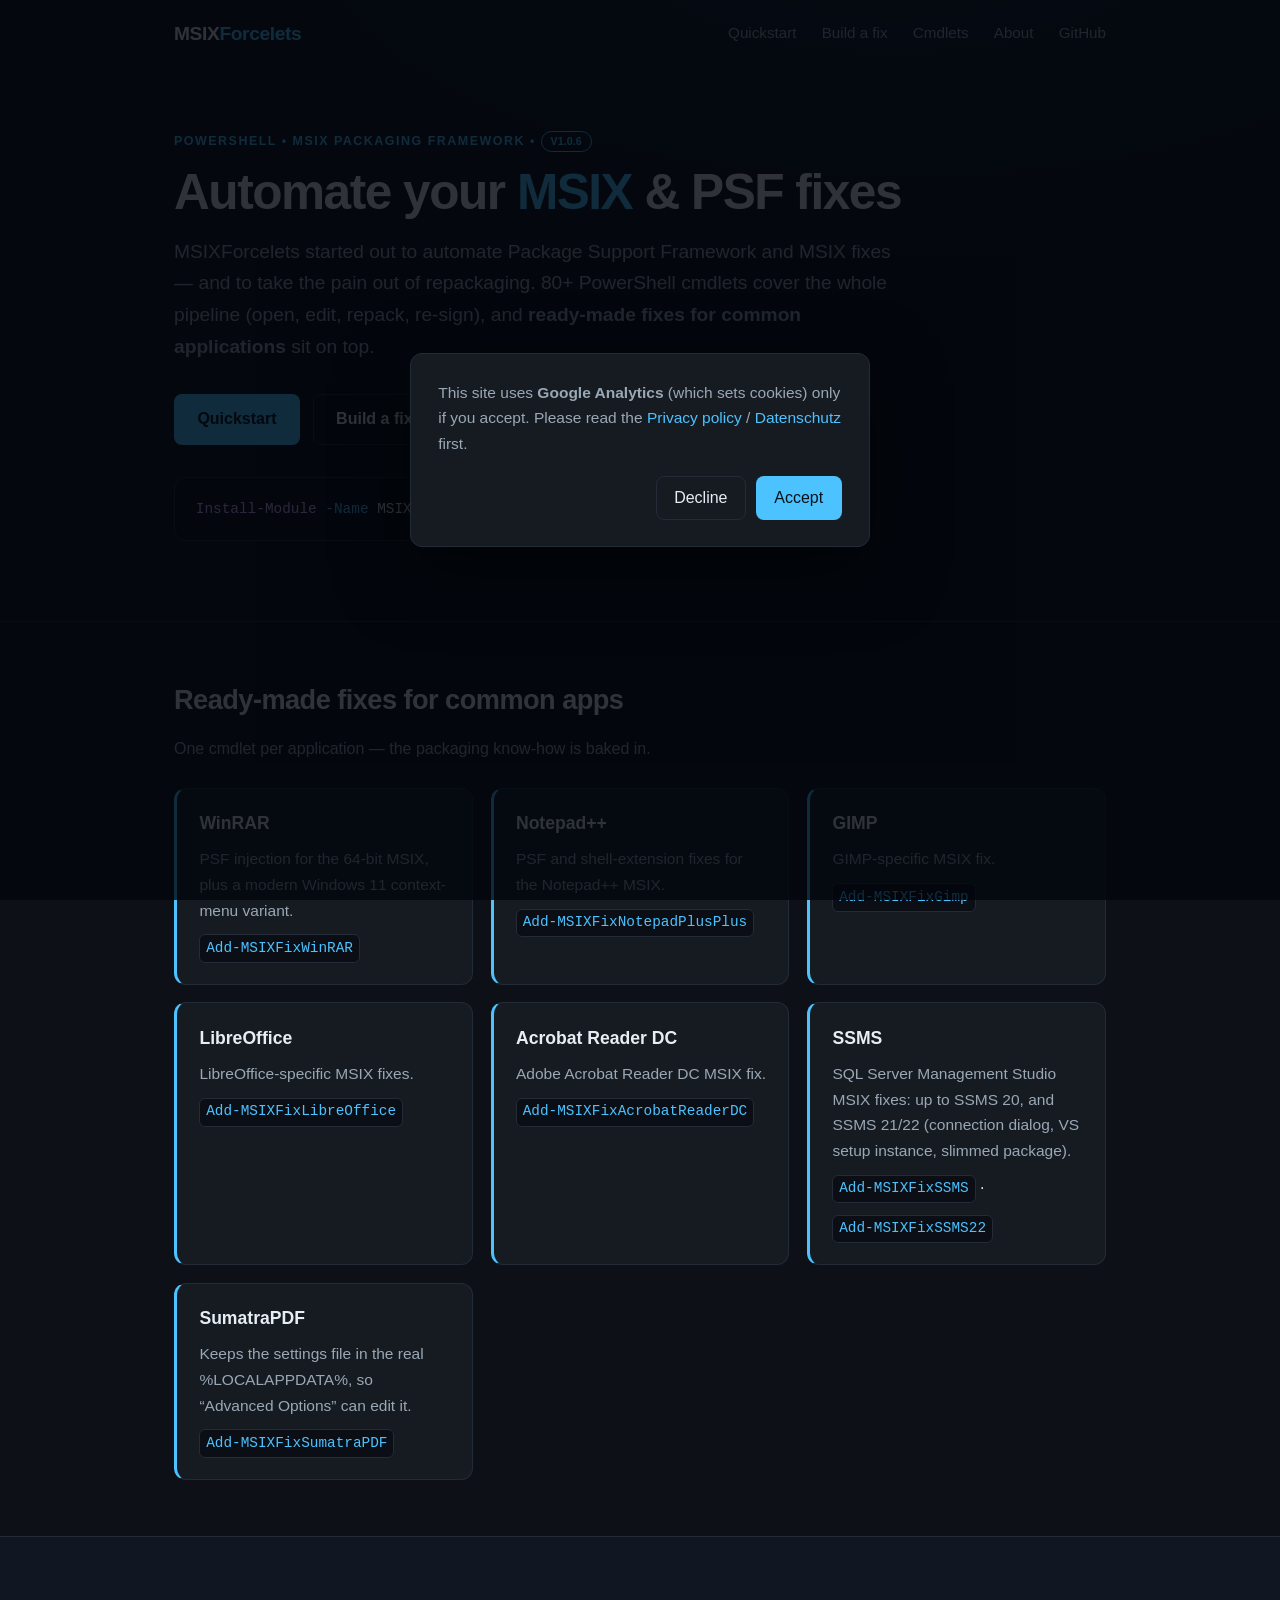
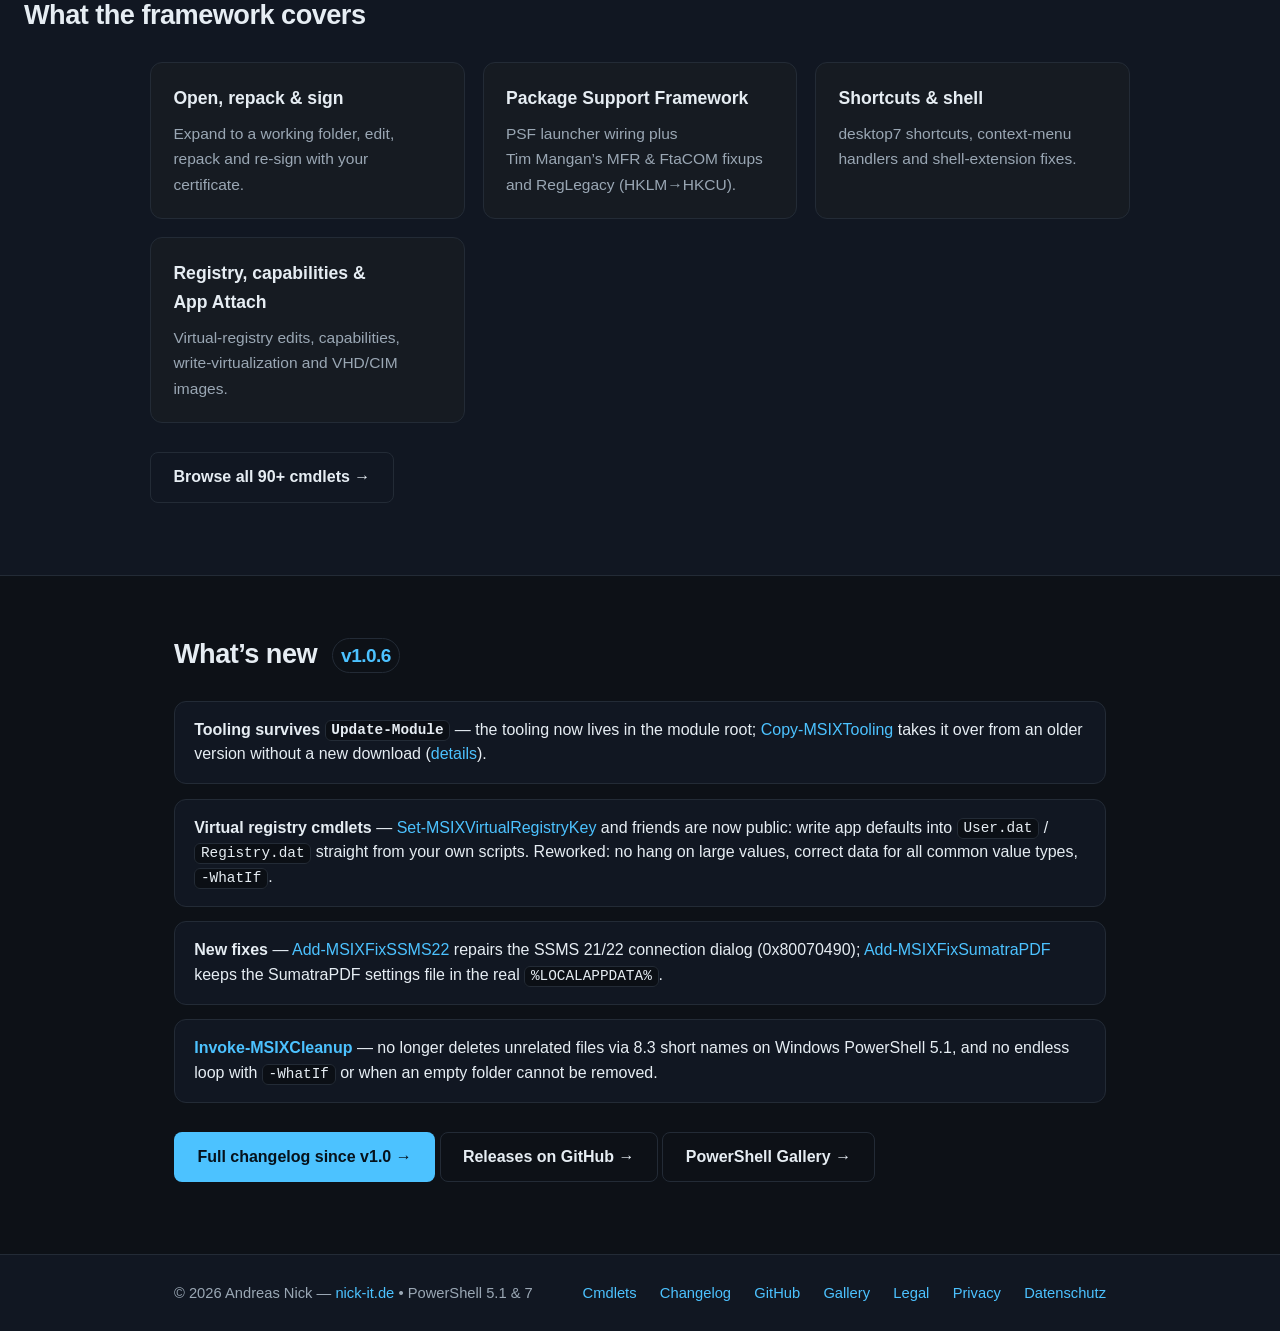
==== commit 4916c405: "New Fixes, reorganisation" ====
--- a/web/index.html
+++ b/web/index.html
@@ -4,7 +4,7 @@
   <meta charset="utf-8">
   <meta name="viewport" content="width=device-width, initial-scale=1">
   <title>MSIXForcelets — an MSIX packaging framework for PowerShell with ready-made app fixes</title>
-  <meta name="description" content="MSIXForcelets is an open-source PowerShell framework to open, repack, sign and fix MSIX packages. 80+ cmdlets for the Package Support Framework, desktop7 shortcuts, virtual registry and capabilities, plus ready-made fixes for WinRAR, Notepad++, GIMP, LibreOffice, Acrobat Reader DC and SSMS.">
+  <meta name="description" content="MSIXForcelets is an open-source PowerShell framework to open, repack, sign and fix MSIX packages. 80+ cmdlets for the Package Support Framework, desktop7 shortcuts, virtual registry and capabilities, plus ready-made fixes for WinRAR, Notepad++, GIMP, LibreOffice, Acrobat Reader DC, SSMS and SumatraPDF.">
   <meta name="keywords" content="MSIX, PowerShell, MSIX framework, Package Support Framework, PSF, MSIX repackaging, desktop7 shortcut, virtual registry, app packaging, WinRAR MSIX, Notepad++ MSIX, SSMS MSIX, Tim Mangan">
   <meta name="author" content="Andreas Nick">
   <link rel="canonical" href="https://msixforcelets.nick-it.de/">
@@ -29,7 +29,7 @@
     "name": "MSIXForcelets",
     "description": "PowerShell framework to open, repack, sign and fix MSIX packages with ready-made application fixes.",
     "codeRepository": "https://github.com/AndreasNick/MSIXForcelets",
-    "softwareVersion": "1.0.5",
+    "softwareVersion": "1.0.6",
     "programmingLanguage": "PowerShell",
     "operatingSystem": "Windows",
     "author": { "@type": "Person", "name": "Andreas Nick", "url": "https://www.nick-it.de" }
@@ -50,7 +50,7 @@
     </nav>
 
     <div class="hero-content">
-      <p class="eyebrow">PowerShell &bull; MSIX packaging framework &bull; <a class="version-pill" href="#whats-new">v1.0.5</a></p>
+      <p class="eyebrow">PowerShell &bull; MSIX packaging framework &bull; <a class="version-pill" href="#whats-new">v1.0.6</a></p>
       <h1>Automate your <span class="accent">MSIX</span> &amp; PSF fixes</h1>
       <p class="lead">
         MSIXForcelets started out to automate Package Support Framework and MSIX fixes &mdash; and to
@@ -76,7 +76,8 @@
         <article class="card fix"><h3>GIMP</h3><p>GIMP-specific MSIX fix.</p><code><a href="cmdlets.html#add-msixfixgimp">Add-MSIXFixGimp</a></code></article>
         <article class="card fix"><h3>LibreOffice</h3><p>LibreOffice-specific MSIX fixes.</p><code><a href="cmdlets.html#add-msixfixlibreoffice">Add-MSIXFixLibreOffice</a></code></article>
         <article class="card fix"><h3>Acrobat Reader DC</h3><p>Adobe Acrobat Reader DC MSIX fix.</p><code><a href="cmdlets.html#add-msixfixacrobatreaderdc">Add-MSIXFixAcrobatReaderDC</a></code></article>
-        <article class="card fix"><h3>SSMS</h3><p>SQL Server Management Studio MSIX fix.</p><code><a href="cmdlets.html#add-msixfixssms">Add-MSIXFixSSMS</a></code></article>
+        <article class="card fix"><h3>SSMS</h3><p>SQL Server Management Studio MSIX fixes: up to SSMS&nbsp;20, and SSMS&nbsp;21/22 (connection dialog, VS setup instance, slimmed package).</p><code><a href="cmdlets.html#add-msixfixssms">Add-MSIXFixSSMS</a></code> &middot; <code><a href="cmdlets.html#add-msixfixssms22">Add-MSIXFixSSMS22</a></code></article>
+        <article class="card fix"><h3>SumatraPDF</h3><p>Keeps the settings file in the real %LOCALAPPDATA%, so &ldquo;Advanced Options&rdquo; can edit it.</p><code><a href="cmdlets.html#add-msixfixsumatrapdf">Add-MSIXFixSumatraPDF</a></code></article>
       </div>
     </section>
 
@@ -92,30 +93,29 @@
     </section>
 
     <section id="whats-new" class="section">
-      <h2>What&rsquo;s new <span class="version-tag">v1.0.5</span></h2>
+      <h2>What&rsquo;s new <span class="version-tag">v1.0.6</span></h2>
       <ul class="changelog">
         <li>
-          <strong>PSF config reliability fixes</strong> &mdash; <code>isReadOnly</code> and the monitor
-          <code>wait</code> flag are now written as JSON booleans (fixing a <code>FixupEntryPoint 0x23e</code>
-          that could stop a fixed app from starting), and Windows paths that look like escape sequences
-          (e.g. <code>\firefox.exe</code>) are escaped correctly in <code>config.json</code>.
+          <strong>Tooling survives <code>Update-Module</code></strong> &mdash; the tooling now lives in the
+          module root; <a href="cmdlets.html#copy-msixtooling">Copy-MSIXTooling</a> takes it over from an older
+          version without a new download (<a href="quickstart.html#tooling">details</a>).
         </li>
         <li>
-          <strong><a href="cmdlets.html#new-msixapplicationvariant">New-MSIXApplicationVariant</a></strong>
-          &mdash; <code>-DisplayName</code> for the cloned app and <code>-NoExtensions</code> for a pure
-          launcher variant (no FTA/protocol extensions); clones reuse the source icon assets.
+          <strong>Virtual registry cmdlets</strong> &mdash;
+          <a href="cmdlets.html#set-msixvirtualregistrykey">Set-MSIXVirtualRegistryKey</a> and friends are now
+          public: write app defaults into <code>User.dat</code> / <code>Registry.dat</code> straight from your
+          own scripts. Reworked: no hang on large values, correct data for all common value types, <code>-WhatIf</code>.
         </li>
         <li>
-          <strong><a href="cmdlets.html#set-msixforceletsconfiguration">Set-MSIXForceletsConfiguration</a></strong>
-          &mdash; <code>-PSFDebugLevel</code> takes named levels (<code>'0=Disable'</code> &hellip;
-          <code>'20=Debug supermax'</code>) and the new <code>-PSFEnableReportError</code> toggles PSF error dialogs.
+          <strong>New fixes</strong> &mdash; <a href="cmdlets.html#add-msixfixssms22">Add-MSIXFixSSMS22</a> repairs
+          the SSMS&nbsp;21/22 connection dialog (0x80070490);
+          <a href="cmdlets.html#add-msixfixsumatrapdf">Add-MSIXFixSumatraPDF</a> keeps the SumatraPDF settings file in
+          the real <code>%LOCALAPPDATA%</code>.
         </li>
         <li>
-          <strong>Cmdlet refinements</strong> &mdash; tab-completion for
-          <a href="cmdlets.html#set-msixactivepsfframework">Set-MSIXActivePSFFramework</a> <code>-Framework</code>;
-          optional <code>-Executable</code> + self-exclusion for
-          <a href="cmdlets.html#add-msixpsfmonitor">Add-MSIXPSFMonitor</a>; wildcard <code>-Name</code> for
-          <a href="cmdlets.html#remove-msixdependencies">Remove-MSIXDependencies</a>.
+          <strong><a href="cmdlets.html#invoke-msixcleanup">Invoke-MSIXCleanup</a></strong> &mdash; no longer
+          deletes unrelated files via 8.3 short names on Windows PowerShell&nbsp;5.1, and no endless loop with
+          <code>-WhatIf</code> or when an empty folder cannot be removed.
         </li>
       </ul>
       <p class="more">
--- a/web/style.css
+++ b/web/style.css
@@ -331,3 +331,16 @@
   line-height: 1.55;
 }
 .changelog li strong a { color: var(--accent); }
+
+/* Simple data table, e.g. the tooling locations on the quickstart page. */
+.table-wrap { overflow-x: auto; margin: 0 0 1.4rem; }
+table.paths { width: 100%; border-collapse: collapse; font-size: 0.92rem; }
+table.paths th,
+table.paths td {
+  text-align: left;
+  vertical-align: top;
+  padding: 0.6rem 0.8rem;
+  border-bottom: 1px solid var(--border);
+}
+table.paths th { color: var(--muted); font-weight: 600; }
+table.paths code { overflow-wrap: anywhere; }
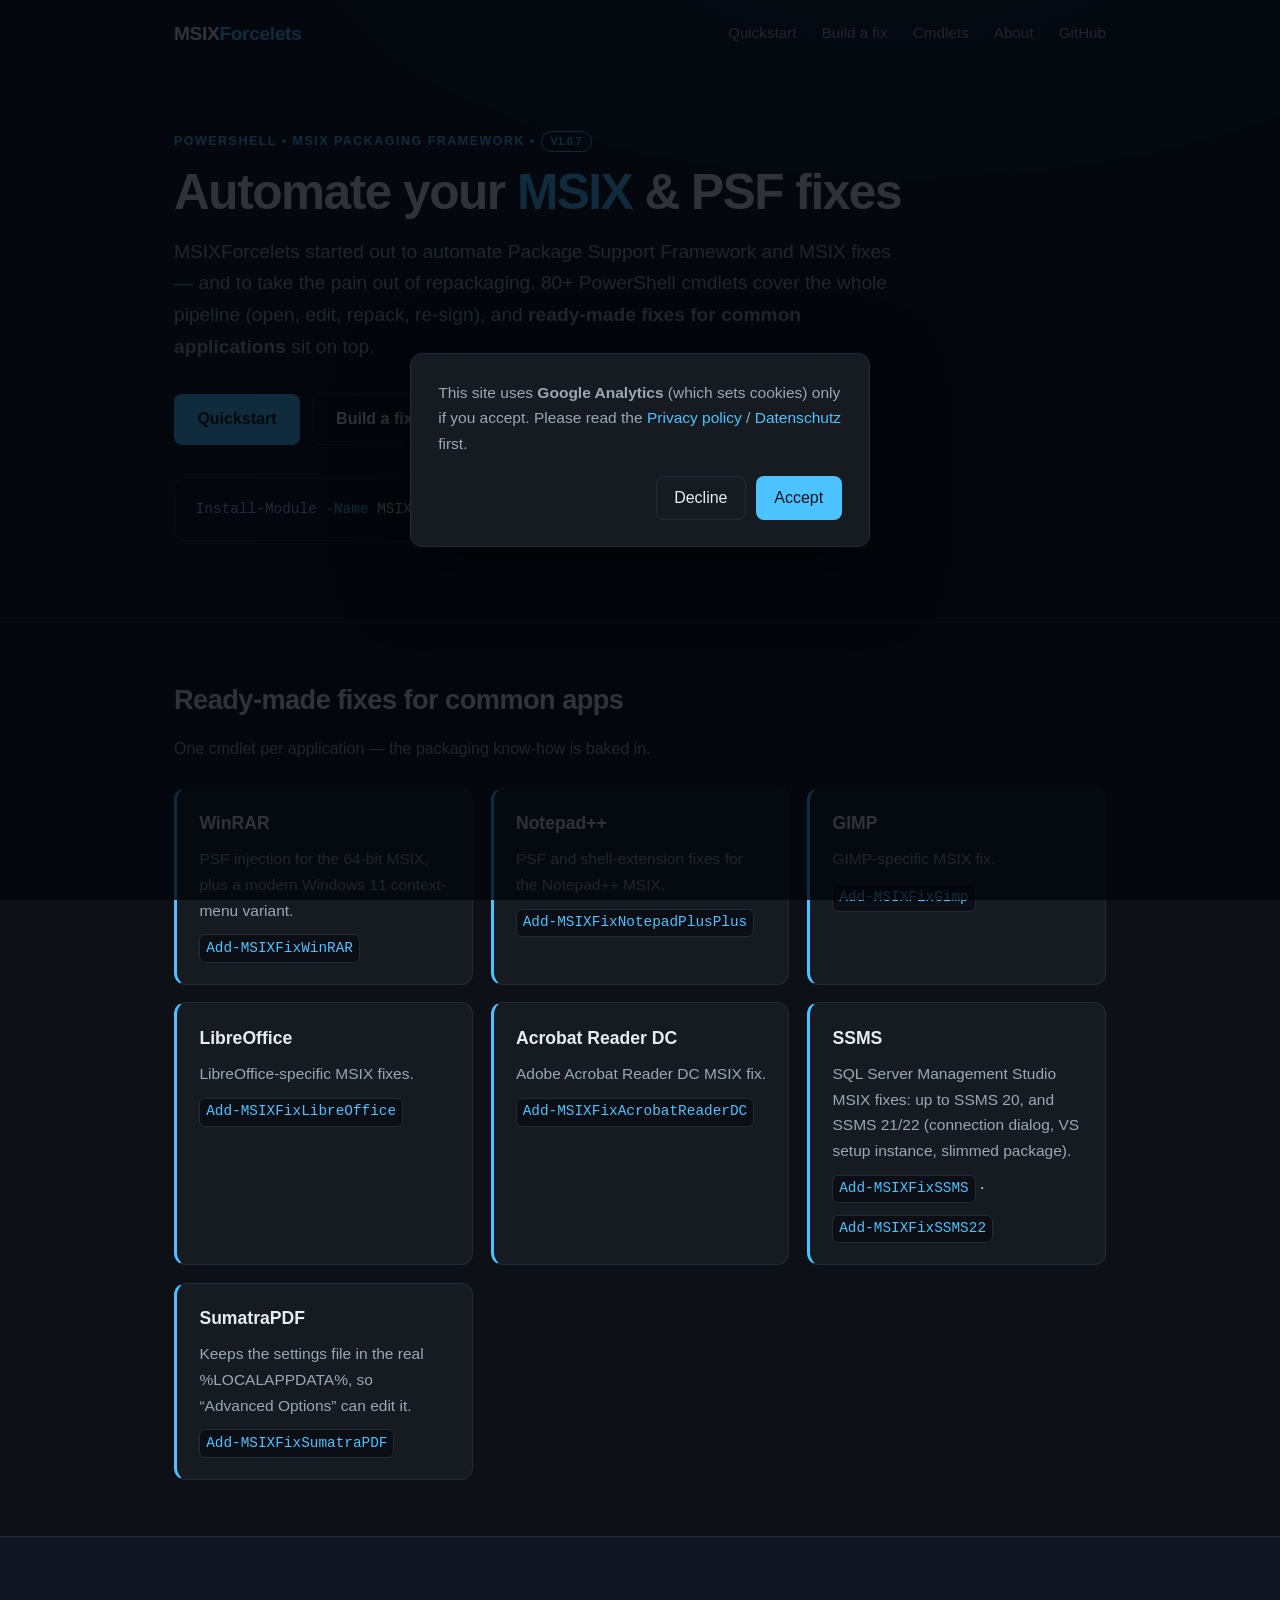
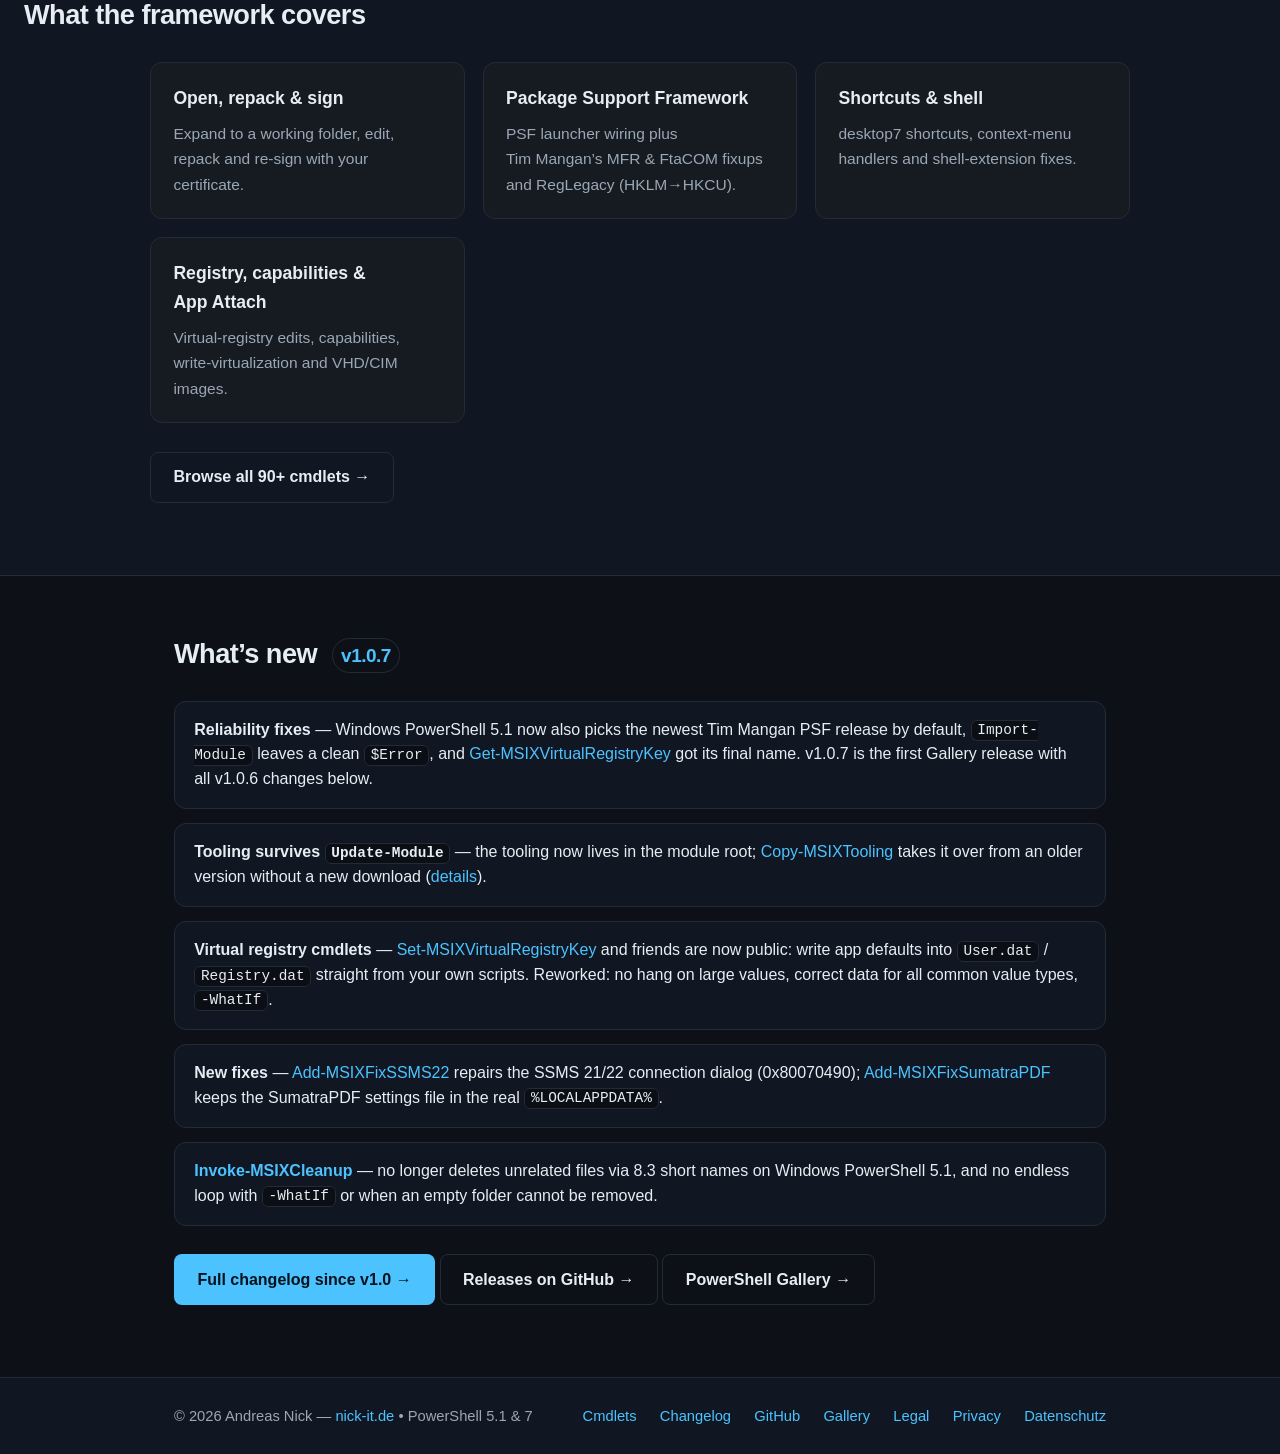
==== commit 9155b571: "v1.0.7: PS 5.1 picked an older PSF (text sort) - select by version; rename to Get-MSIXVirtualRegistr" ====
--- a/web/index.html
+++ b/web/index.html
@@ -29,7 +29,7 @@
     "name": "MSIXForcelets",
     "description": "PowerShell framework to open, repack, sign and fix MSIX packages with ready-made application fixes.",
     "codeRepository": "https://github.com/AndreasNick/MSIXForcelets",
-    "softwareVersion": "1.0.6",
+    "softwareVersion": "1.0.7",
     "programmingLanguage": "PowerShell",
     "operatingSystem": "Windows",
     "author": { "@type": "Person", "name": "Andreas Nick", "url": "https://www.nick-it.de" }
@@ -50,7 +50,7 @@
     </nav>
 
     <div class="hero-content">
-      <p class="eyebrow">PowerShell &bull; MSIX packaging framework &bull; <a class="version-pill" href="#whats-new">v1.0.6</a></p>
+      <p class="eyebrow">PowerShell &bull; MSIX packaging framework &bull; <a class="version-pill" href="#whats-new">v1.0.7</a></p>
       <h1>Automate your <span class="accent">MSIX</span> &amp; PSF fixes</h1>
       <p class="lead">
         MSIXForcelets started out to automate Package Support Framework and MSIX fixes &mdash; and to
@@ -93,8 +93,14 @@
     </section>
 
     <section id="whats-new" class="section">
-      <h2>What&rsquo;s new <span class="version-tag">v1.0.6</span></h2>
+      <h2>What&rsquo;s new <span class="version-tag">v1.0.7</span></h2>
       <ul class="changelog">
+        <li>
+          <strong>Reliability fixes</strong> &mdash; Windows PowerShell&nbsp;5.1 now also picks the newest
+          Tim&nbsp;Mangan PSF release by default, <code>Import-Module</code> leaves a clean <code>$Error</code>,
+          and <a href="cmdlets.html#get-msixvirtualregistrykey">Get-MSIXVirtualRegistryKey</a> got its final name.
+          v1.0.7 is the first Gallery release with all v1.0.6 changes below.
+        </li>
         <li>
           <strong>Tooling survives <code>Update-Module</code></strong> &mdash; the tooling now lives in the
           module root; <a href="cmdlets.html#copy-msixtooling">Copy-MSIXTooling</a> takes it over from an older
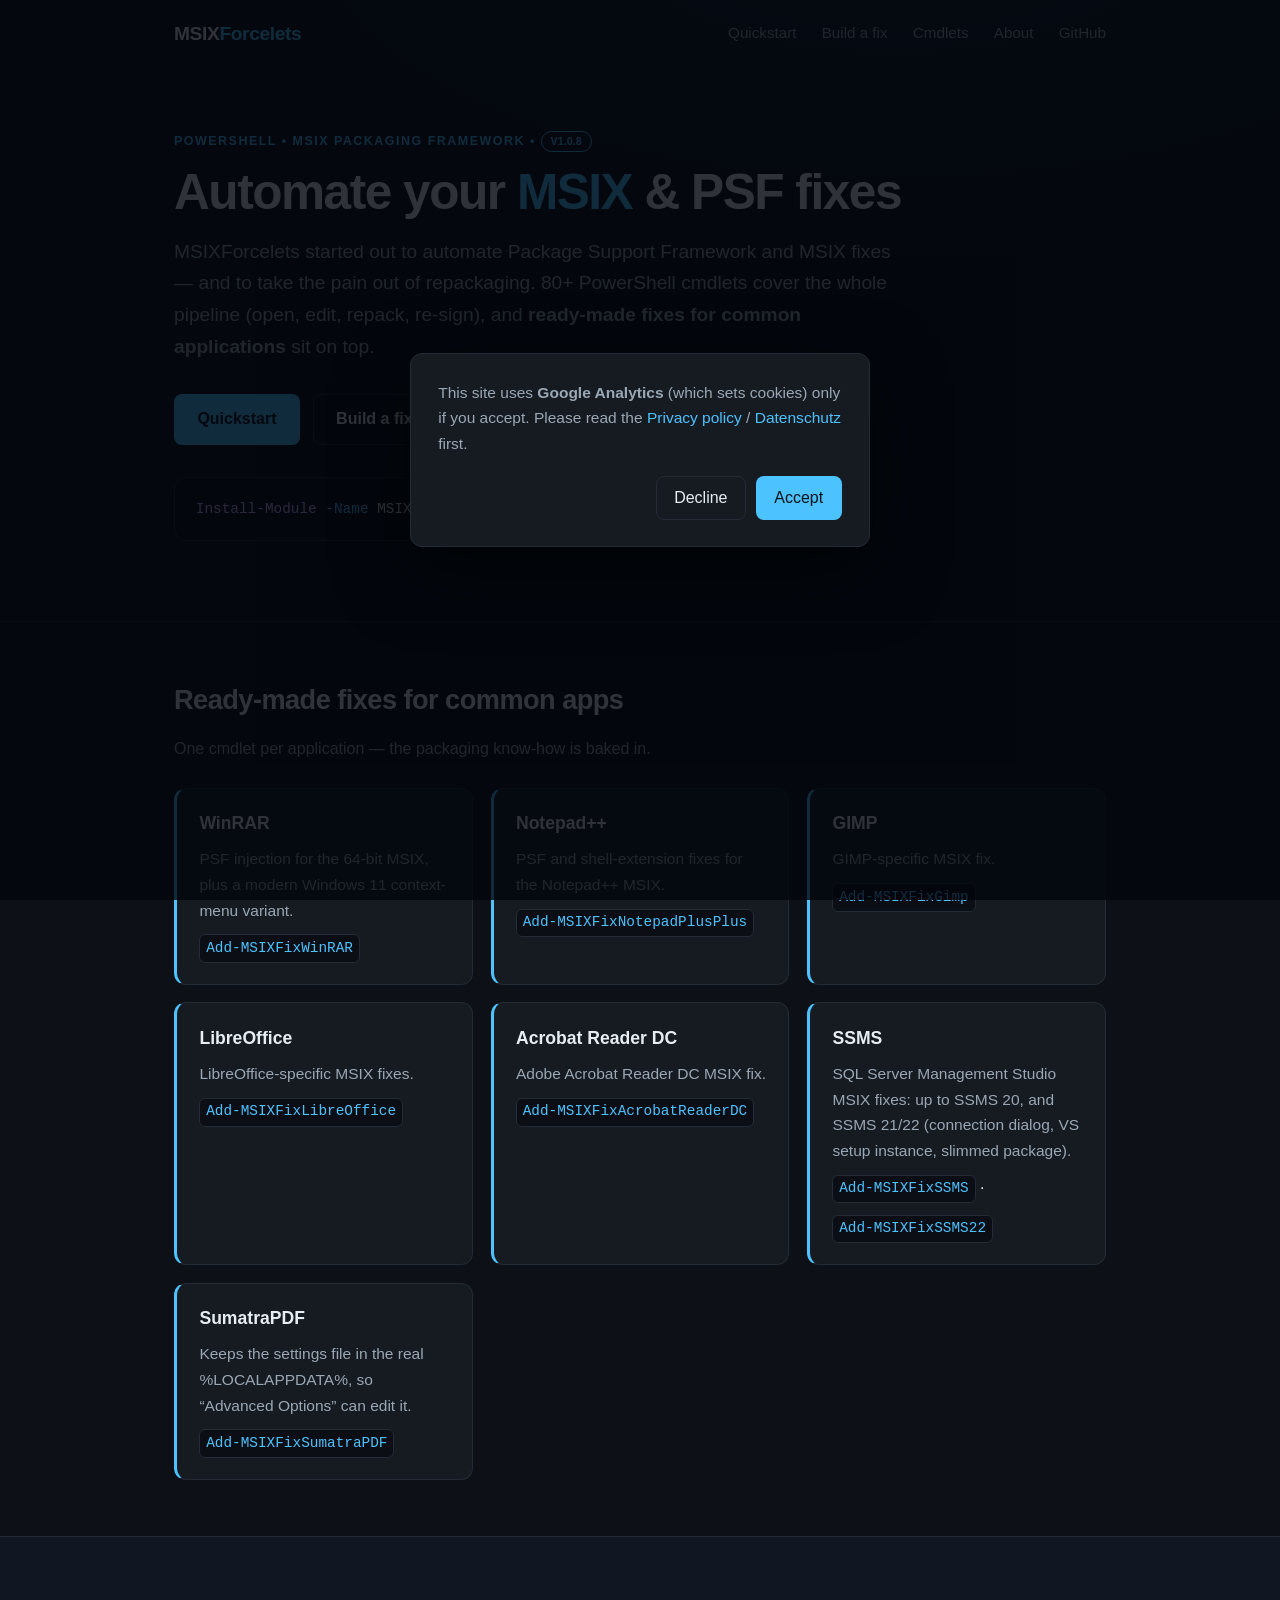
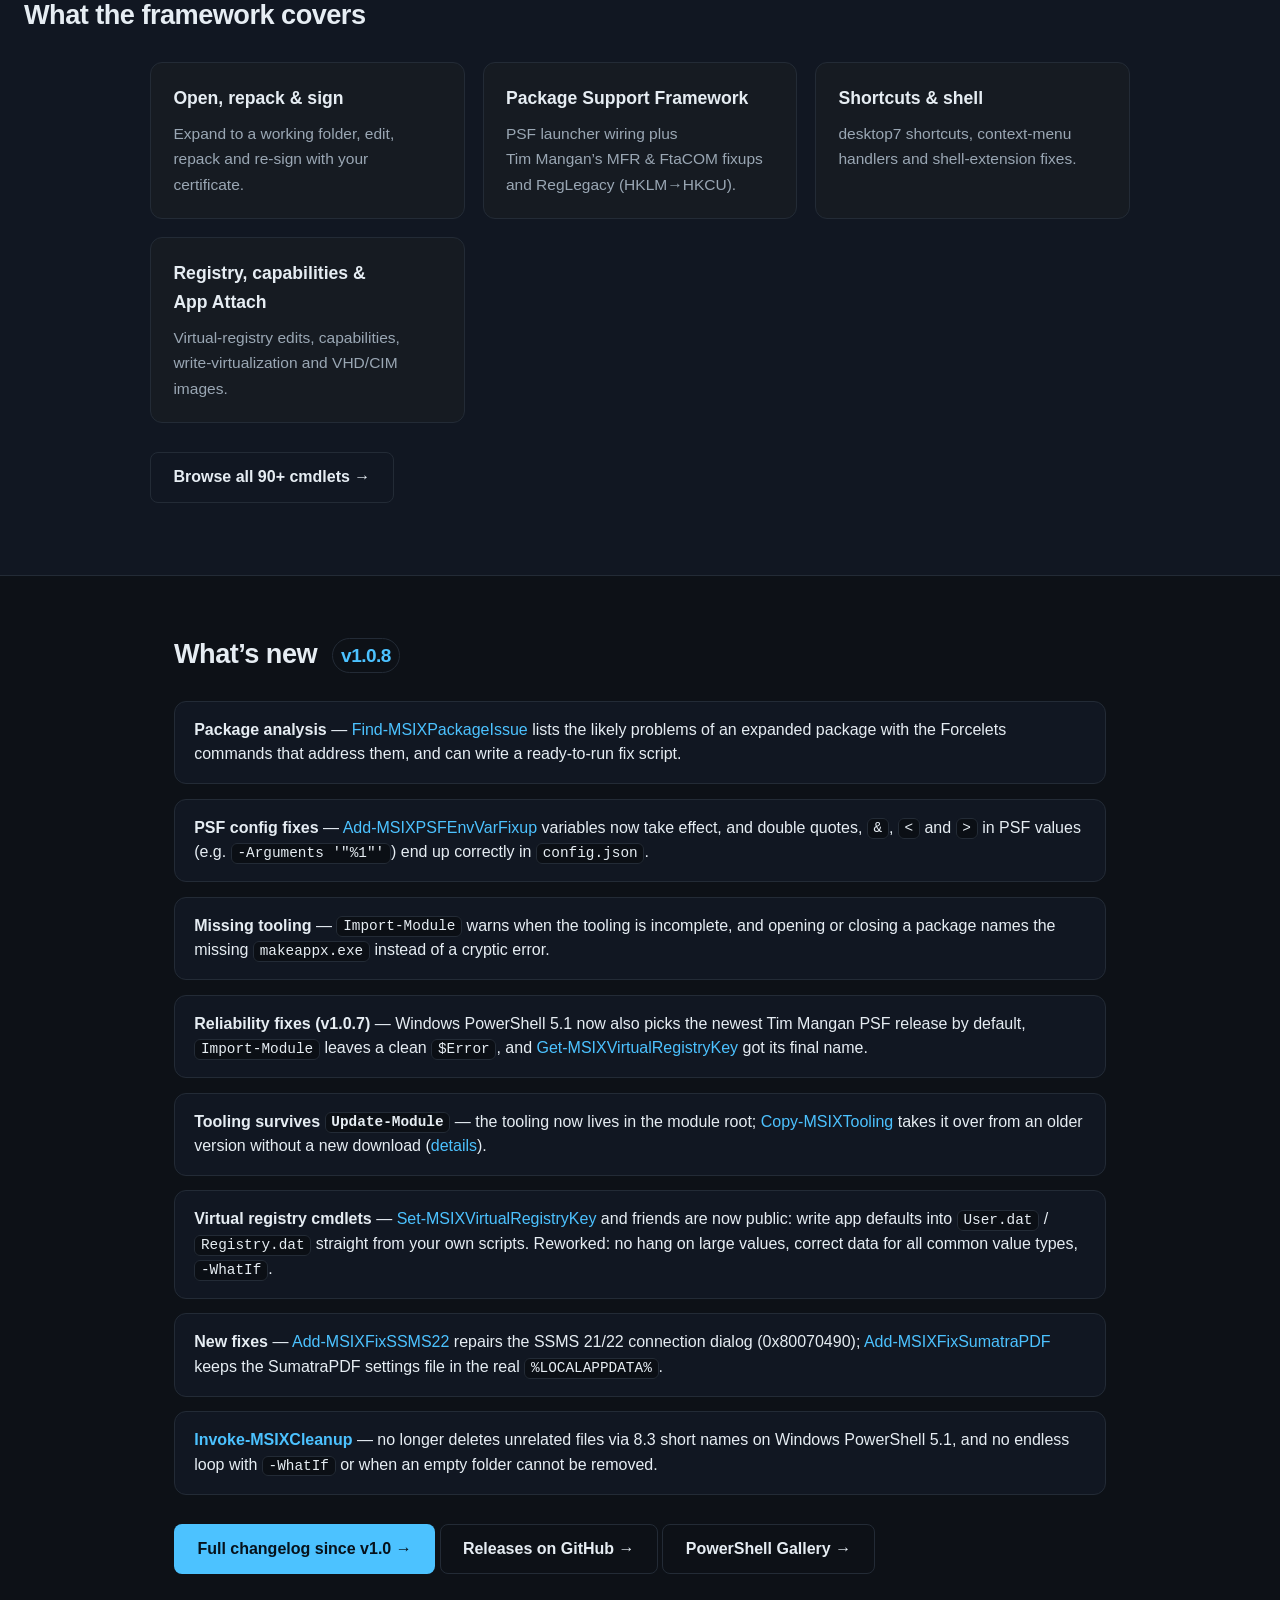
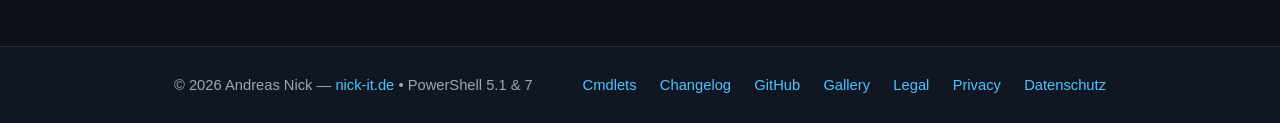
==== commit b3d86994: "Website: v1.0.8 changelog and Find-MSIXPackageIssue in the cmdlet reference - site still showed v1.0" ====
--- a/web/index.html
+++ b/web/index.html
@@ -29,7 +29,7 @@
     "name": "MSIXForcelets",
     "description": "PowerShell framework to open, repack, sign and fix MSIX packages with ready-made application fixes.",
     "codeRepository": "https://github.com/AndreasNick/MSIXForcelets",
-    "softwareVersion": "1.0.7",
+    "softwareVersion": "1.0.8",
     "programmingLanguage": "PowerShell",
     "operatingSystem": "Windows",
     "author": { "@type": "Person", "name": "Andreas Nick", "url": "https://www.nick-it.de" }
@@ -50,7 +50,7 @@
     </nav>
 
     <div class="hero-content">
-      <p class="eyebrow">PowerShell &bull; MSIX packaging framework &bull; <a class="version-pill" href="#whats-new">v1.0.7</a></p>
+      <p class="eyebrow">PowerShell &bull; MSIX packaging framework &bull; <a class="version-pill" href="#whats-new">v1.0.8</a></p>
       <h1>Automate your <span class="accent">MSIX</span> &amp; PSF fixes</h1>
       <p class="lead">
         MSIXForcelets started out to automate Package Support Framework and MSIX fixes &mdash; and to
@@ -93,13 +93,27 @@
     </section>
 
     <section id="whats-new" class="section">
-      <h2>What&rsquo;s new <span class="version-tag">v1.0.7</span></h2>
+      <h2>What&rsquo;s new <span class="version-tag">v1.0.8</span></h2>
       <ul class="changelog">
         <li>
-          <strong>Reliability fixes</strong> &mdash; Windows PowerShell&nbsp;5.1 now also picks the newest
+          <strong>Package analysis</strong> &mdash;
+          <a href="cmdlets.html#find-msixpackageissue">Find-MSIXPackageIssue</a> lists the likely problems of an
+          expanded package with the Forcelets commands that address them, and can write a ready-to-run fix script.
+        </li>
+        <li>
+          <strong>PSF config fixes</strong> &mdash;
+          <a href="cmdlets.html#add-msixpsfenvvarfixup">Add-MSIXPSFEnvVarFixup</a> variables now take effect, and
+          double quotes, <code>&amp;</code>, <code>&lt;</code> and <code>&gt;</code> in PSF values (e.g.
+          <code>-Arguments '"%1"'</code>) end up correctly in <code>config.json</code>.
+        </li>
+        <li>
+          <strong>Missing tooling</strong> &mdash; <code>Import-Module</code> warns when the tooling is incomplete,
+          and opening or closing a package names the missing <code>makeappx.exe</code> instead of a cryptic error.
+        </li>
+        <li>
+          <strong>Reliability fixes (v1.0.7)</strong> &mdash; Windows PowerShell&nbsp;5.1 now also picks the newest
           Tim&nbsp;Mangan PSF release by default, <code>Import-Module</code> leaves a clean <code>$Error</code>,
           and <a href="cmdlets.html#get-msixvirtualregistrykey">Get-MSIXVirtualRegistryKey</a> got its final name.
-          v1.0.7 is the first Gallery release with all v1.0.6 changes below.
         </li>
         <li>
           <strong>Tooling survives <code>Update-Module</code></strong> &mdash; the tooling now lives in the
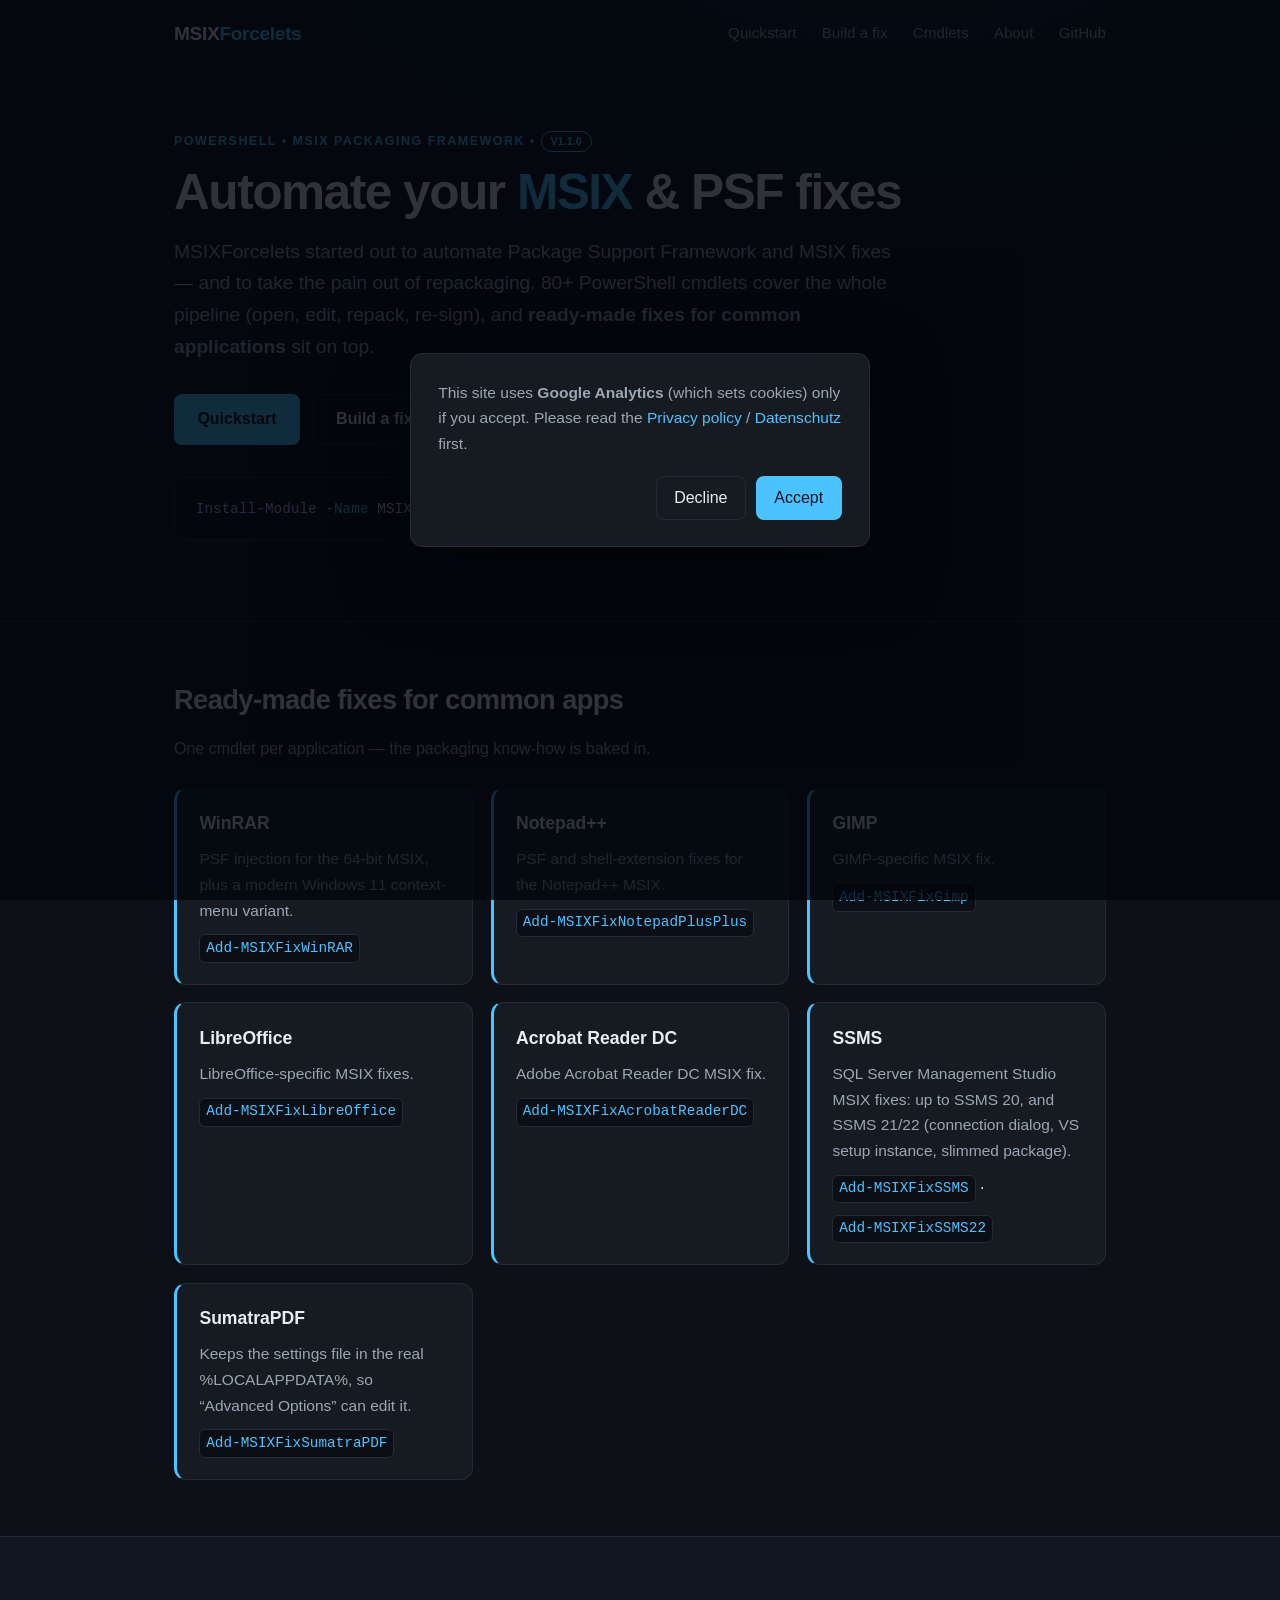
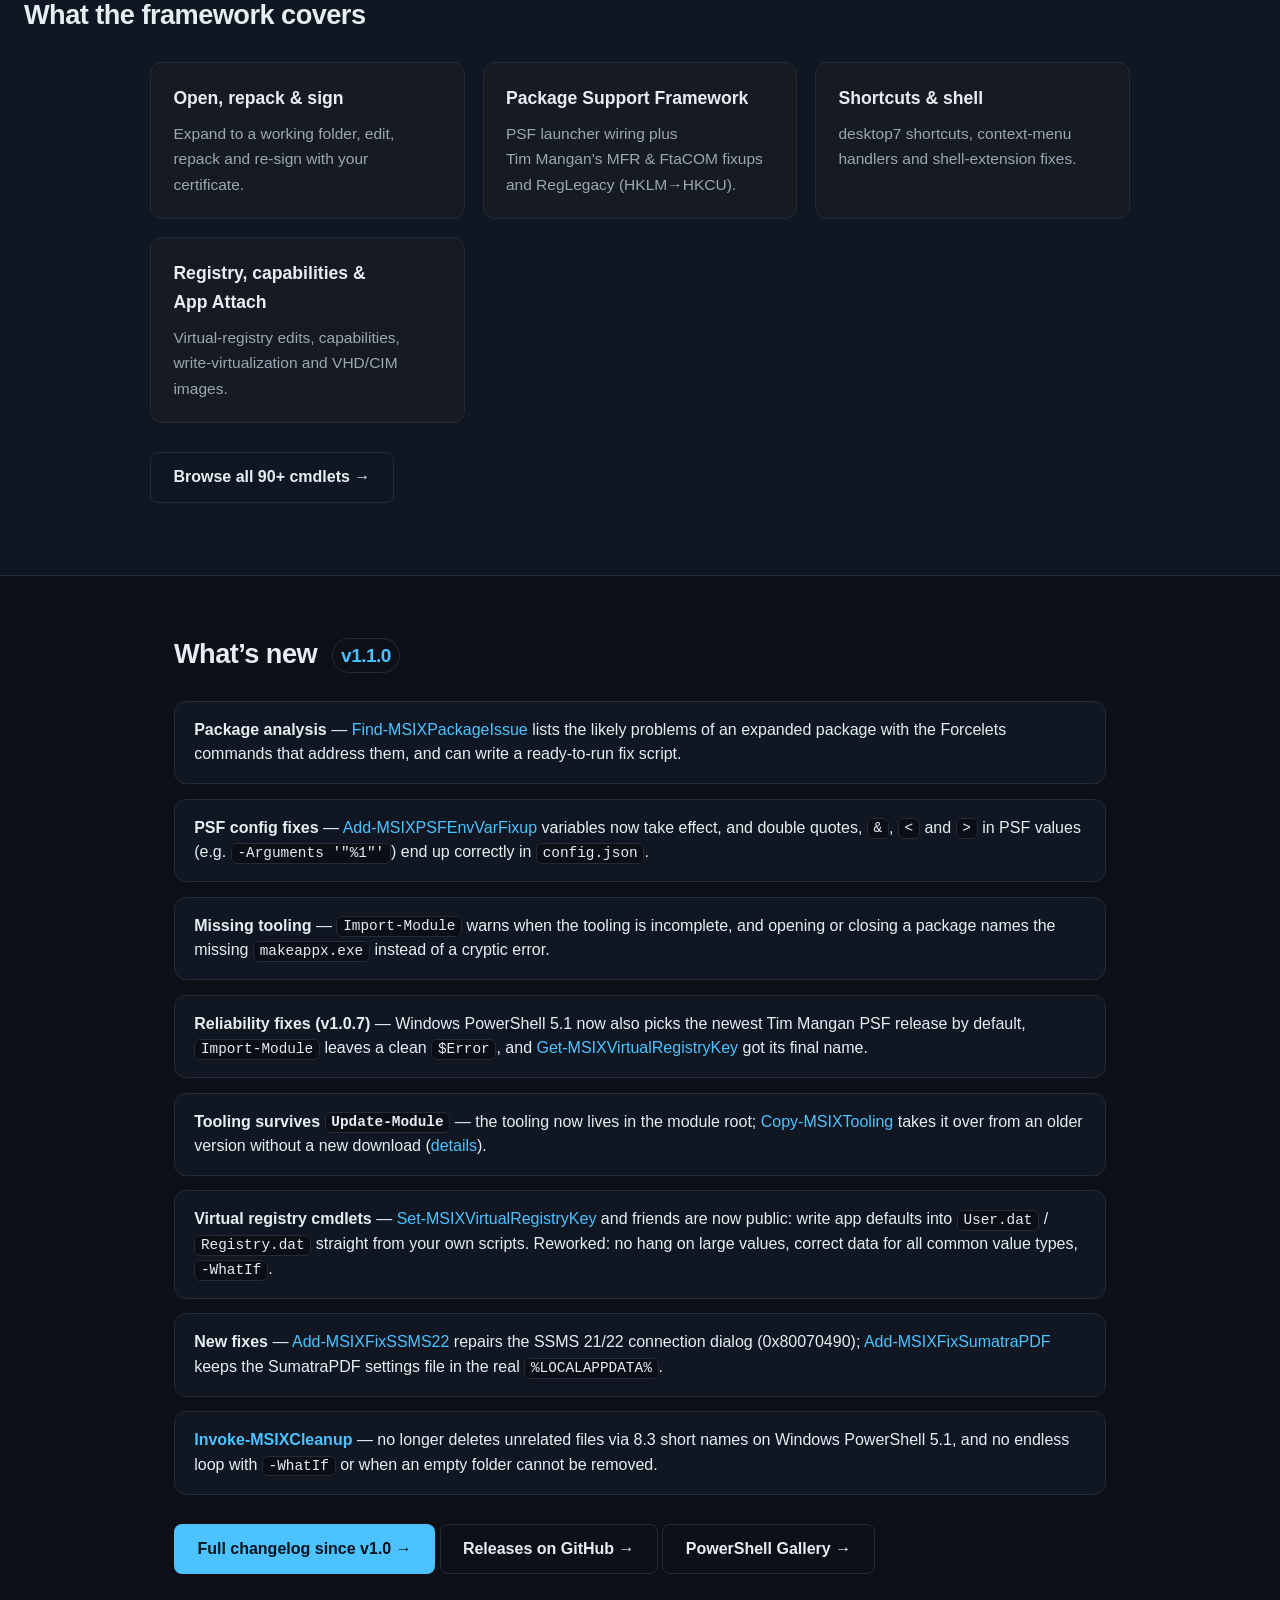
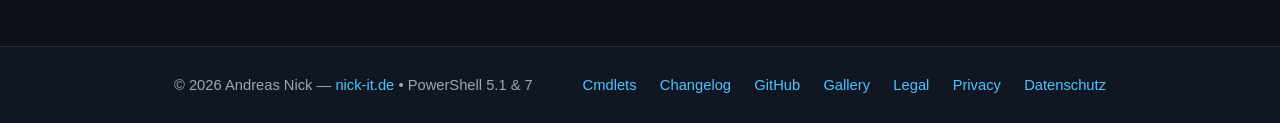
==== commit 2c60968e: "Version 1.1.0 instead of 1.0.8 in manifest and website - Find-MSIXPackageIssue makes this a minor re" ====
--- a/web/index.html
+++ b/web/index.html
@@ -29,7 +29,7 @@
     "name": "MSIXForcelets",
     "description": "PowerShell framework to open, repack, sign and fix MSIX packages with ready-made application fixes.",
     "codeRepository": "https://github.com/AndreasNick/MSIXForcelets",
-    "softwareVersion": "1.0.8",
+    "softwareVersion": "1.1.0",
     "programmingLanguage": "PowerShell",
     "operatingSystem": "Windows",
     "author": { "@type": "Person", "name": "Andreas Nick", "url": "https://www.nick-it.de" }
@@ -50,7 +50,7 @@
     </nav>
 
     <div class="hero-content">
-      <p class="eyebrow">PowerShell &bull; MSIX packaging framework &bull; <a class="version-pill" href="#whats-new">v1.0.8</a></p>
+      <p class="eyebrow">PowerShell &bull; MSIX packaging framework &bull; <a class="version-pill" href="#whats-new">v1.1.0</a></p>
       <h1>Automate your <span class="accent">MSIX</span> &amp; PSF fixes</h1>
       <p class="lead">
         MSIXForcelets started out to automate Package Support Framework and MSIX fixes &mdash; and to
@@ -93,7 +93,7 @@
     </section>
 
     <section id="whats-new" class="section">
-      <h2>What&rsquo;s new <span class="version-tag">v1.0.8</span></h2>
+      <h2>What&rsquo;s new <span class="version-tag">v1.1.0</span></h2>
       <ul class="changelog">
         <li>
           <strong>Package analysis</strong> &mdash;
